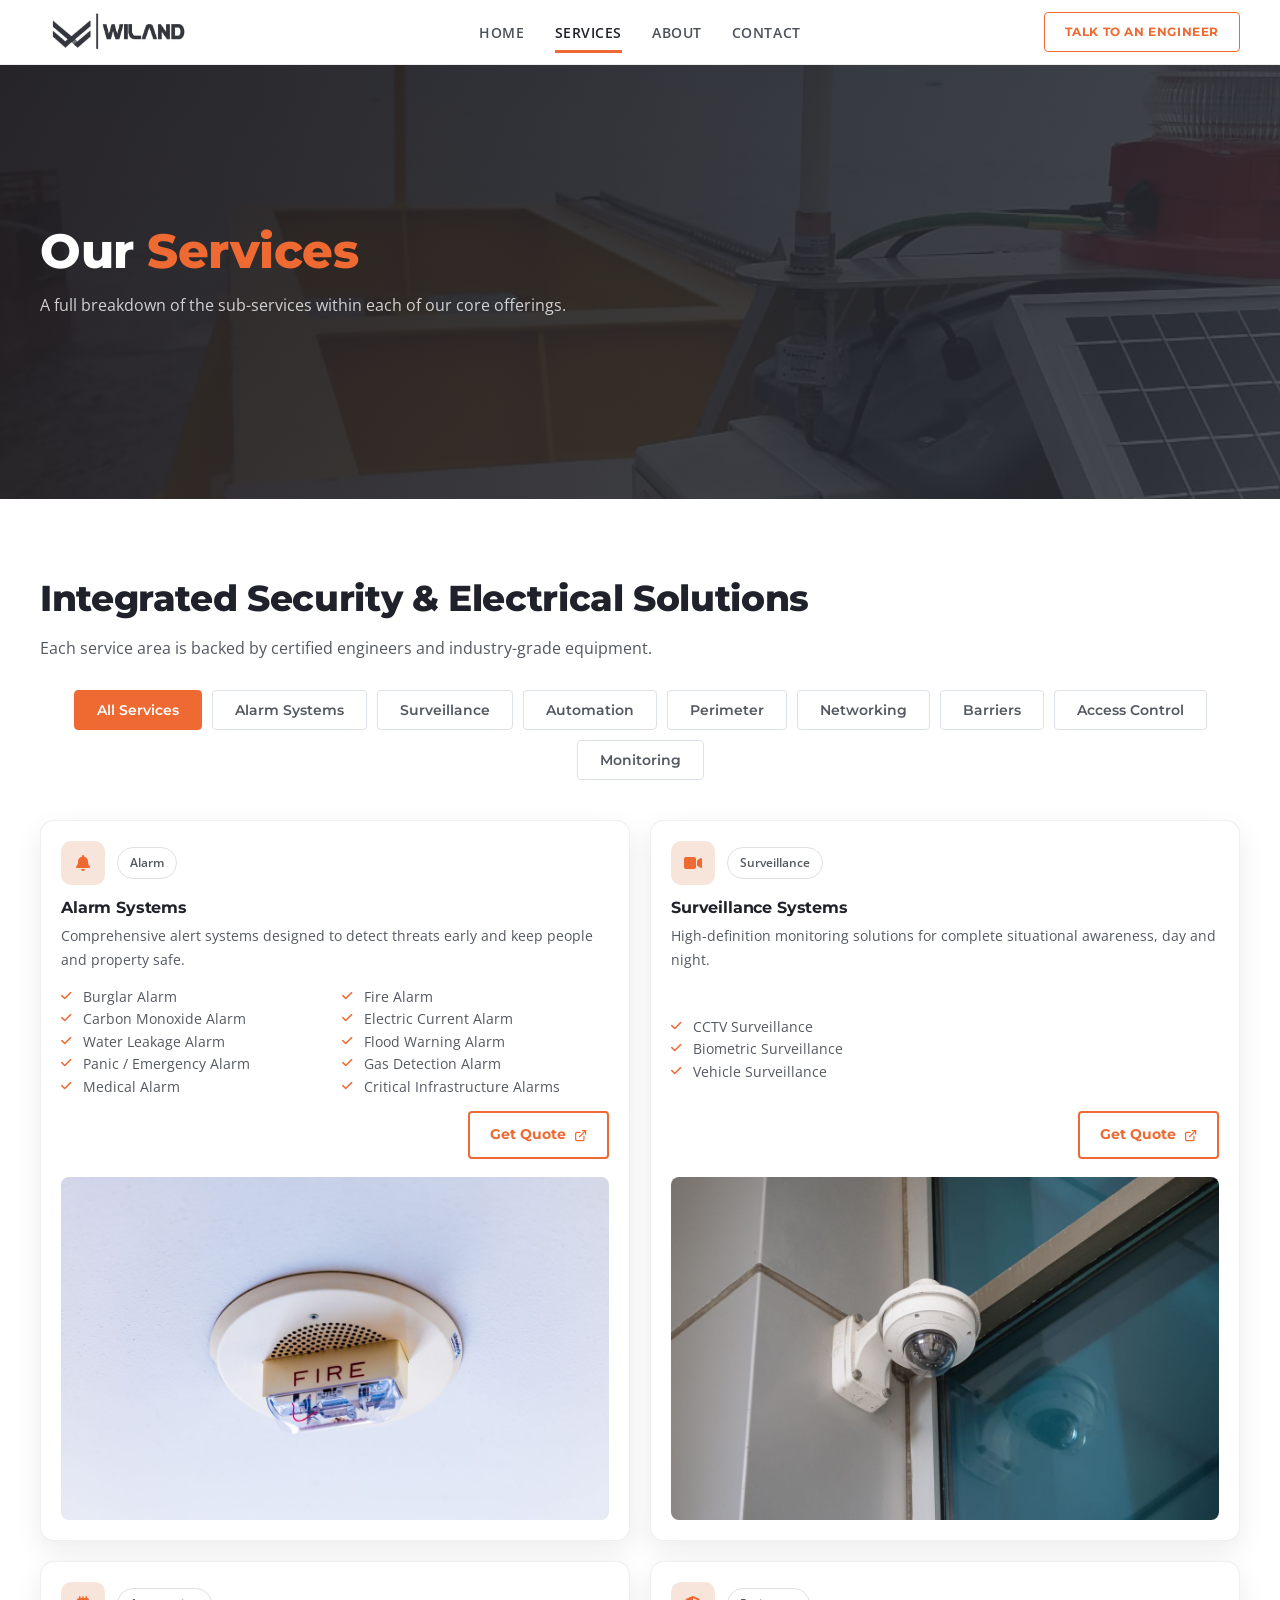
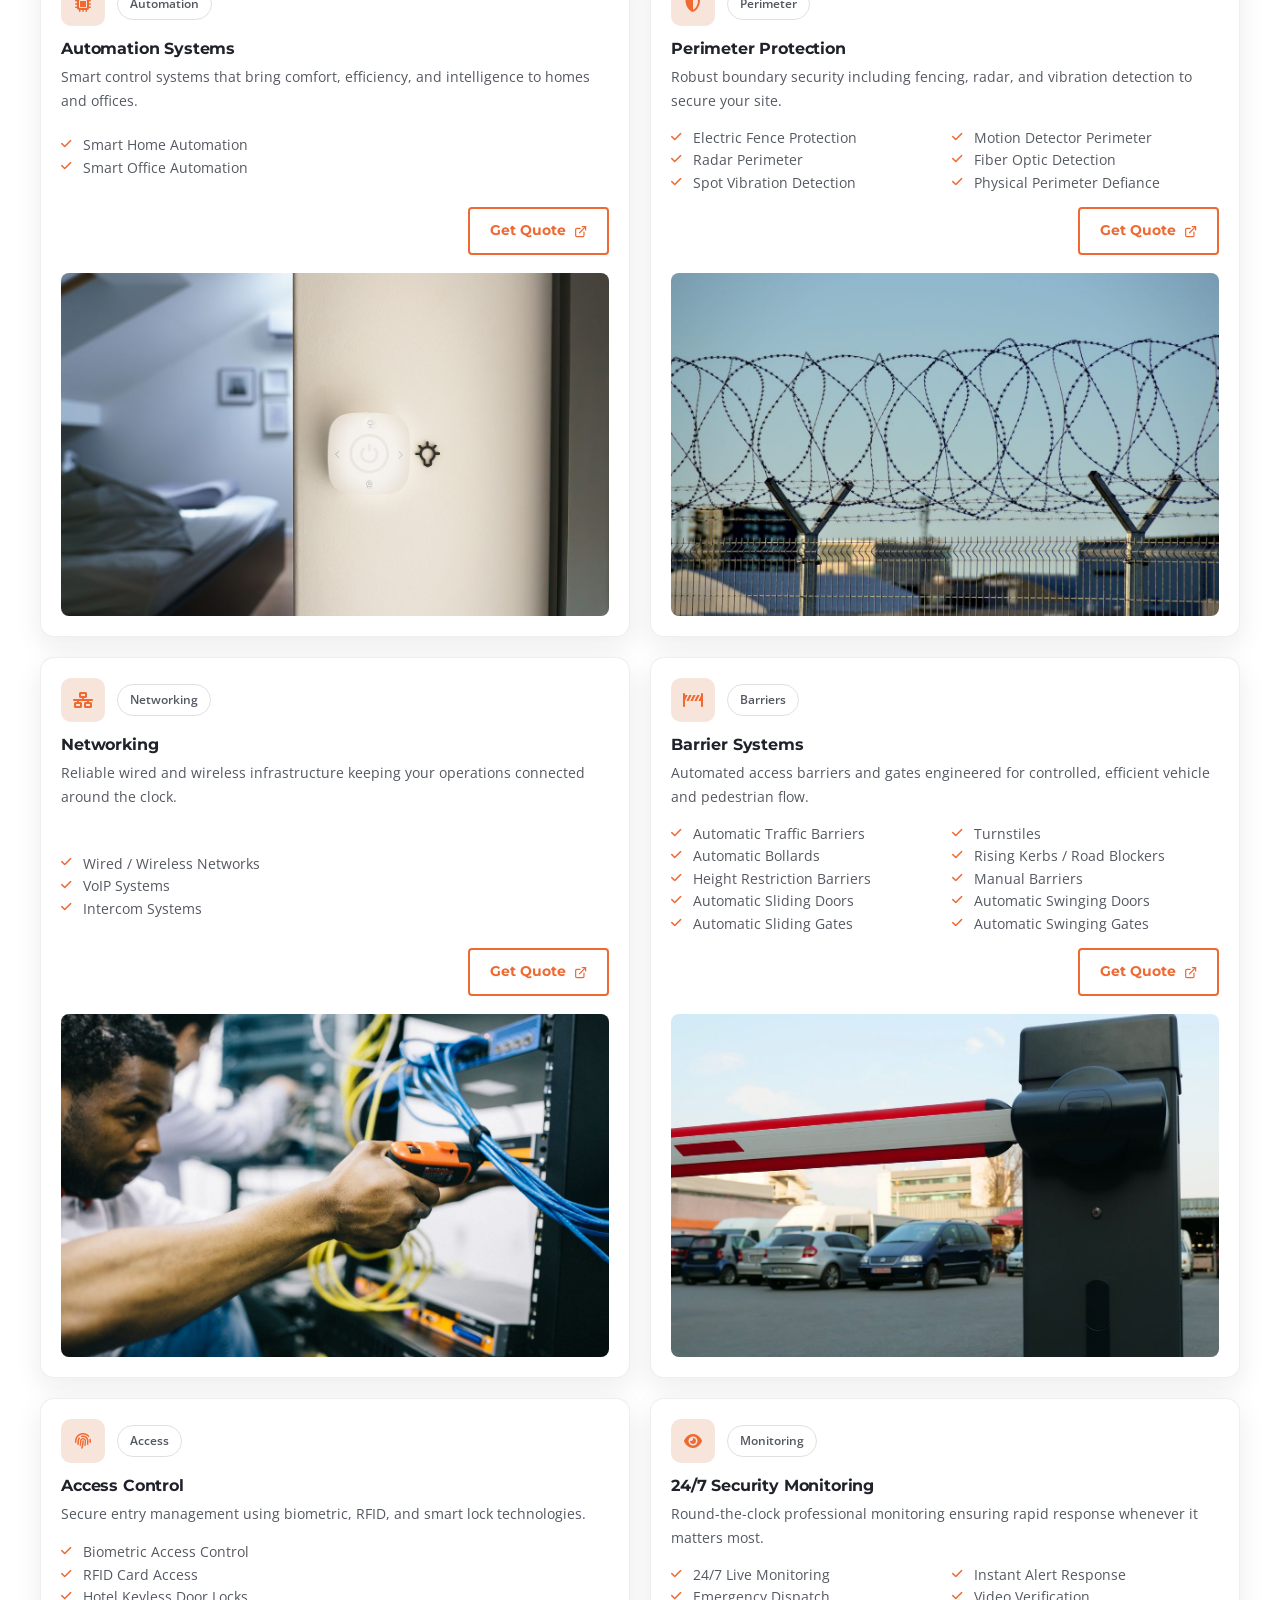
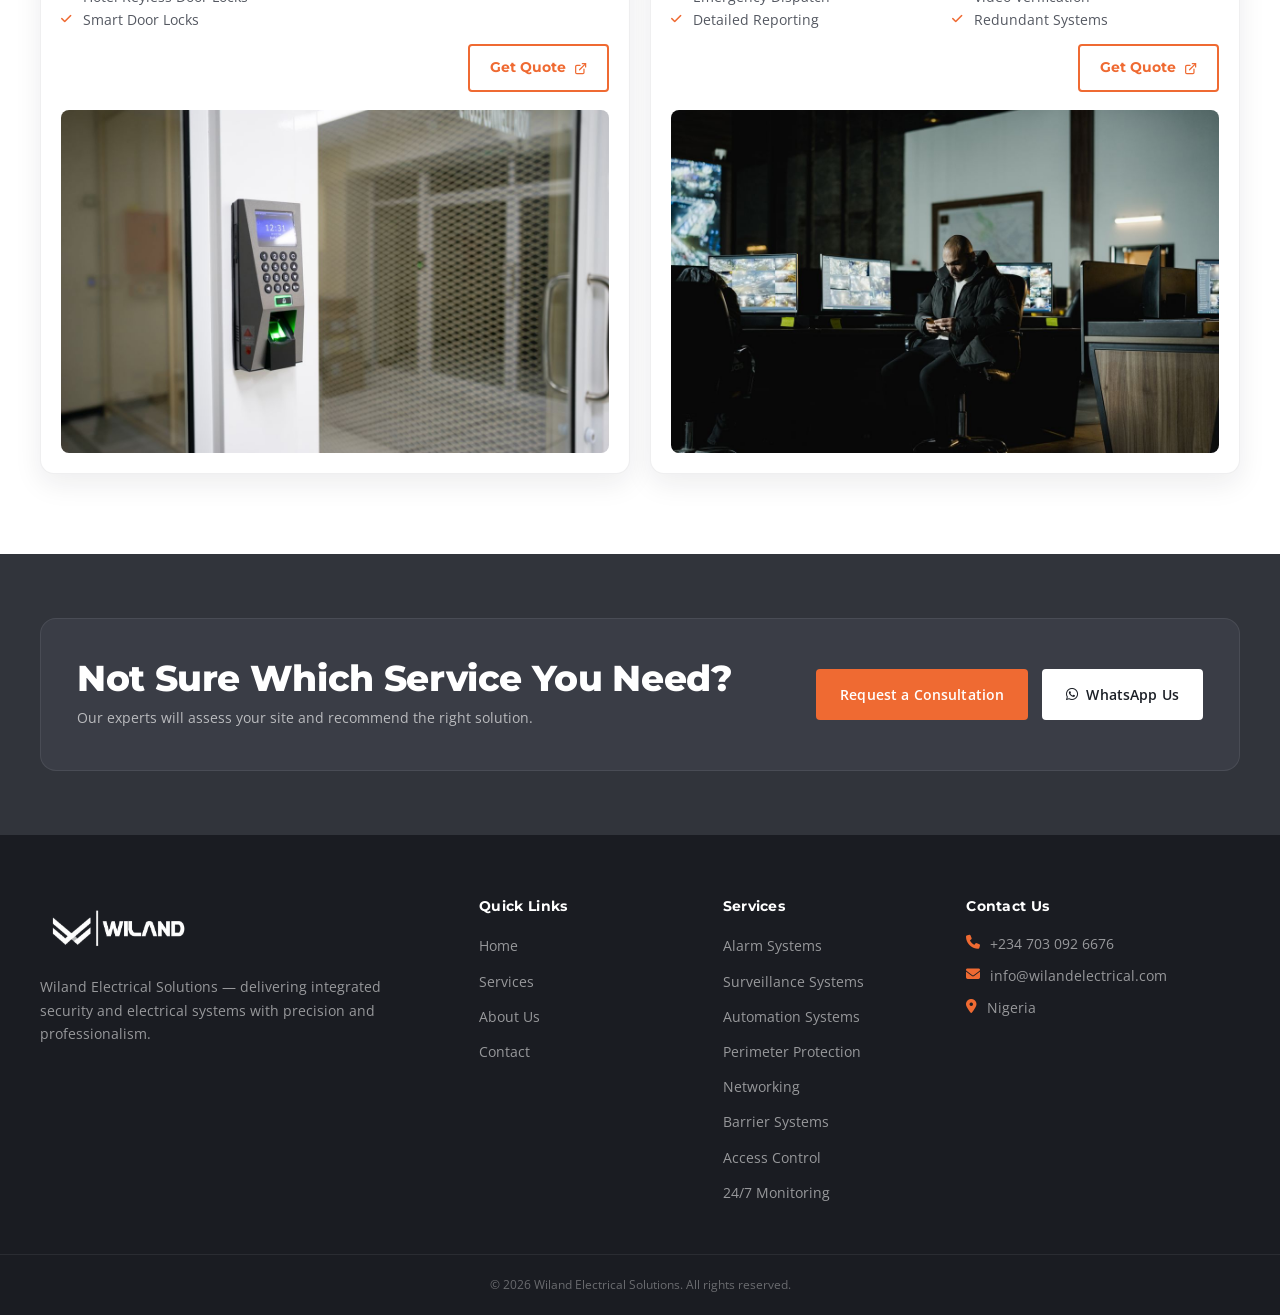
==== services.html @ 48ac2502 "Add files via upload" ====
<!doctype html>
<html lang="en">
  <head>
    <meta charset="UTF-8" />
    <meta name="viewport" content="width=device-width, initial-scale=1.0" />
    <title>Services — Wiland Electrical Solutions</title>
    <link rel="icon" type="image/x-icon" href="assets/favicon/favicon.ico" />
    <link
      rel="icon"
      type="image/png"
      sizes="32x32"
      href="assets/favicon/favicon-32x32.png"
    />
    <link
      rel="icon"
      type="image/png"
      sizes="16x16"
      href="assets/favicon/favicon-16x16.png"
    />
    <link
      rel="apple-touch-icon"
      sizes="180x180"
      href="assets/favicon/apple-touch-icon.png"
    />
    <link rel="stylesheet" href="css/construction-template.css" />
    <link
      rel="stylesheet"
      href="https://cdnjs.cloudflare.com/ajax/libs/font-awesome/6.5.0/css/all.min.css"
    />
    <link
      href="https://fonts.googleapis.com/css2?family=Montserrat:wght@400;500;600;700;800&family=Open+Sans:wght@400;500;600;700&display=swap"
      rel="stylesheet"
    />
  </head>
  <body>
    <header class="site-header" id="header">
      <div class="container header-row">
        <a href="index.html" class="logo-link" aria-label="Wiland home">
          <img
            src="assets/images/wilandlogo-ash.png"
            alt="Wiland logo"
            class="logo-img"
          />
        </a>
        <a href="contact.html" class="talk-engineer-btn">Talk to an Engineer</a>

        <button class="hamburger" id="hamburger" aria-label="Toggle menu">
          <span></span><span></span><span></span>
        </button>
      </div>
    </header>
    <nav class="nav" id="nav">
      <div class="nav__panel">
        <div class="nav__panel-top">
          <img
            src="assets/images/wilandlogo-white.png"
            alt="Wiland logo"
            class="nav__panel-logo-img"
          />
          <button
            class="nav__close"
            id="navClose"
            type="button"
            aria-label="Close menu"
          >
            <span></span><span></span>
          </button>
        </div>
        <ul class="nav__list">
          <li><a href="index.html" class="nav__link">Home</a></li>
          <li>
            <a href="services.html" class="nav__link active">Services</a>
          </li>
          <li><a href="about.html" class="nav__link">About</a></li>
          <li><a href="contact.html" class="nav__link">Contact</a></li>
        </ul>
        <div class="nav__panel-meta">
          <a href="tel:+2347030926676" class="nav__panel-phone"
            >+234 703 092 6676</a
          >
          <a href="mailto:info@wilandelectrical.com" class="nav__panel-email"
            >info@wilandelectrical.com</a
          >
          <a href="contact.html" class="talk-engineer-btn">Talk to an Engineer</a>
        </div>
      </div>
    </nav>

    <section class="page-hero page-hero--alt">
      <div class="container">
        <h1 class="page-hero__title">Our <span>Services</span></h1>
        <p class="page-hero__sub">
          A full breakdown of the sub-services within each of our core
          offerings.
        </p>
      </div>
    </section>

    <section class="services-page">
      <div class="container">
        <div class="catalog-header">
          <h2>Integrated Security &amp; Electrical Solutions</h2>
          <p>
            Each service area is backed by certified engineers and
            industry-grade equipment.
          </p>
        </div>

        <div class="projects-filter" style="margin-bottom: 40px">
          <button class="filter-btn active" data-filter="all">
            All Services
          </button>
          <button class="filter-btn" data-filter="alarm">Alarm Systems</button>
          <button class="filter-btn" data-filter="surveillance">
            Surveillance
          </button>
          <button class="filter-btn" data-filter="automation">
            Automation
          </button>
          <button class="filter-btn" data-filter="perimeter">Perimeter</button>
          <button class="filter-btn" data-filter="networking">
            Networking
          </button>
          <button class="filter-btn" data-filter="barrier">Barriers</button>
          <button class="filter-btn" data-filter="access">
            Access Control
          </button>
          <button class="filter-btn" data-filter="monitoring">
            Monitoring
          </button>
        </div>

        <div class="catalog-grid" id="services-grid">
          <div class="catalog-card" data-cat="alarm">
            <div class="catalog-card__media">
              <img src="assets/images/service-alarm.jpeg" alt="Alarm Systems" />
            </div>
            <div class="catalog-card__body">
              <div class="catalog-card__meta">
                <div class="catalog-card__icon-box"><i class="fas fa-bell"></i></div>
                <span class="catalog-card__tag">Alarm</span>
              </div>
              <h3>Alarm Systems</h3>
              <p class="catalog-card__desc">
                Comprehensive alert systems designed to detect threats early
                and keep people and property safe.
              </p>
              <ul class="catalog-card__list">
                <li>Burglar Alarm</li>
                <li>Fire Alarm</li>
                <li>Carbon Monoxide Alarm</li>
                <li>Electric Current Alarm</li>
                <li>Water Leakage Alarm</li>
                <li>Flood Warning Alarm</li>
                <li>Panic / Emergency Alarm</li>
                <li>Gas Detection Alarm</li>
                <li>Medical Alarm</li>
                <li>Critical Infrastructure Alarms</li>
              </ul>
              <a href="contact.html" class="catalog-card__link"
                >Get Quote <svg class="catalog-card__link-icon" viewBox="0 0 24 24" fill="none" aria-hidden="true"><path d="M18 13v6a2 2 0 0 1-2 2H5a2 2 0 0 1-2-2V8a2 2 0 0 1 2-2h6" stroke="currentColor" stroke-width="2.2" stroke-linecap="round" stroke-linejoin="round"/><polyline points="15 3 21 3 21 9" stroke="currentColor" stroke-width="2.2" stroke-linecap="round" stroke-linejoin="round" fill="none"/><line x1="10" y1="14" x2="21" y2="3" stroke="currentColor" stroke-width="2.2" stroke-linecap="round"/></svg></a
              >
            </div>
          </div>
          <div class="catalog-card" data-cat="surveillance">
            <div class="catalog-card__media">
              <img src="assets/images/service-surveillance.jpeg" alt="Surveillance Systems" />
            </div>
            <div class="catalog-card__body">
              <div class="catalog-card__meta">
                <div class="catalog-card__icon-box"><i class="fas fa-video"></i></div>
                <span class="catalog-card__tag">Surveillance</span>
              </div>
              <h3>Surveillance Systems</h3>
              <p class="catalog-card__desc">
                High-definition monitoring solutions for complete situational
                awareness, day and night.
              </p>
              <ul class="catalog-card__list">
                <li>CCTV Surveillance</li>
                <li>Biometric Surveillance</li>
                <li>Vehicle Surveillance</li>
              </ul>
              <a href="contact.html" class="catalog-card__link"
                >Get Quote <svg class="catalog-card__link-icon" viewBox="0 0 24 24" fill="none" aria-hidden="true"><path d="M18 13v6a2 2 0 0 1-2 2H5a2 2 0 0 1-2-2V8a2 2 0 0 1 2-2h6" stroke="currentColor" stroke-width="2.2" stroke-linecap="round" stroke-linejoin="round"/><polyline points="15 3 21 3 21 9" stroke="currentColor" stroke-width="2.2" stroke-linecap="round" stroke-linejoin="round" fill="none"/><line x1="10" y1="14" x2="21" y2="3" stroke="currentColor" stroke-width="2.2" stroke-linecap="round"/></svg></a
              >
            </div>
          </div>
          <div class="catalog-card" data-cat="automation">
            <div class="catalog-card__media">
              <img src="assets/images/service-automation.jpeg" alt="Automation Systems" />
            </div>
            <div class="catalog-card__body">
              <div class="catalog-card__meta">
                <div class="catalog-card__icon-box"><i class="fas fa-microchip"></i></div>
                <span class="catalog-card__tag">Automation</span>
              </div>
              <h3>Automation Systems</h3>
              <p class="catalog-card__desc">
                Smart control systems that bring comfort, efficiency, and
                intelligence to homes and offices.
              </p>
              <ul class="catalog-card__list">
                <li>Smart Home Automation</li>
                <li>Smart Office Automation</li>
              </ul>
              <a href="contact.html" class="catalog-card__link"
                >Get Quote <svg class="catalog-card__link-icon" viewBox="0 0 24 24" fill="none" aria-hidden="true"><path d="M18 13v6a2 2 0 0 1-2 2H5a2 2 0 0 1-2-2V8a2 2 0 0 1 2-2h6" stroke="currentColor" stroke-width="2.2" stroke-linecap="round" stroke-linejoin="round"/><polyline points="15 3 21 3 21 9" stroke="currentColor" stroke-width="2.2" stroke-linecap="round" stroke-linejoin="round" fill="none"/><line x1="10" y1="14" x2="21" y2="3" stroke="currentColor" stroke-width="2.2" stroke-linecap="round"/></svg></a
              >
            </div>
          </div>
          <div class="catalog-card" data-cat="perimeter">
            <div class="catalog-card__media">
              <img src="assets/images/service-perimeter.jpeg" alt="Perimeter Protection" />
            </div>
            <div class="catalog-card__body">
              <div class="catalog-card__meta">
                <div class="catalog-card__icon-box"><i class="fas fa-shield-alt"></i></div>
                <span class="catalog-card__tag">Perimeter</span>
              </div>
              <h3>Perimeter Protection</h3>
              <p class="catalog-card__desc">
                Robust boundary security including fencing, radar, and
                vibration detection to secure your site.
              </p>
              <ul class="catalog-card__list">
                <li>Electric Fence Protection</li>
                <li>Motion Detector Perimeter</li>
                <li>Radar Perimeter</li>
                <li>Fiber Optic Detection</li>
                <li>Spot Vibration Detection</li>
                <li>Physical Perimeter Defiance</li>
              </ul>
              <a href="contact.html" class="catalog-card__link"
                >Get Quote <svg class="catalog-card__link-icon" viewBox="0 0 24 24" fill="none" aria-hidden="true"><path d="M18 13v6a2 2 0 0 1-2 2H5a2 2 0 0 1-2-2V8a2 2 0 0 1 2-2h6" stroke="currentColor" stroke-width="2.2" stroke-linecap="round" stroke-linejoin="round"/><polyline points="15 3 21 3 21 9" stroke="currentColor" stroke-width="2.2" stroke-linecap="round" stroke-linejoin="round" fill="none"/><line x1="10" y1="14" x2="21" y2="3" stroke="currentColor" stroke-width="2.2" stroke-linecap="round"/></svg></a
              >
            </div>
          </div>
          <div class="catalog-card" data-cat="networking">
            <div class="catalog-card__media">
              <img src="assets/images/service-networking.jpeg" alt="Networking" />
            </div>
            <div class="catalog-card__body">
              <div class="catalog-card__meta">
                <div class="catalog-card__icon-box"><i class="fas fa-network-wired"></i></div>
                <span class="catalog-card__tag">Networking</span>
              </div>
              <h3>Networking</h3>
              <p class="catalog-card__desc">
                Reliable wired and wireless infrastructure keeping your
                operations connected around the clock.
              </p>
              <ul class="catalog-card__list">
                <li>Wired / Wireless Networks</li>
                <li>VoIP Systems</li>
                <li>Intercom Systems</li>
              </ul>
              <a href="contact.html" class="catalog-card__link"
                >Get Quote <svg class="catalog-card__link-icon" viewBox="0 0 24 24" fill="none" aria-hidden="true"><path d="M18 13v6a2 2 0 0 1-2 2H5a2 2 0 0 1-2-2V8a2 2 0 0 1 2-2h6" stroke="currentColor" stroke-width="2.2" stroke-linecap="round" stroke-linejoin="round"/><polyline points="15 3 21 3 21 9" stroke="currentColor" stroke-width="2.2" stroke-linecap="round" stroke-linejoin="round" fill="none"/><line x1="10" y1="14" x2="21" y2="3" stroke="currentColor" stroke-width="2.2" stroke-linecap="round"/></svg></a
              >
            </div>
          </div>
          <div class="catalog-card" data-cat="barrier">
            <div class="catalog-card__media">
              <img src="assets/images/service-barrier.jpeg" alt="Barrier Systems" />
            </div>
            <div class="catalog-card__body">
              <div class="catalog-card__meta">
                <div class="catalog-card__icon-box"><i class="fas fa-road-barrier"></i></div>
                <span class="catalog-card__tag">Barriers</span>
              </div>
              <h3>Barrier Systems</h3>
              <p class="catalog-card__desc">
                Automated access barriers and gates engineered for
                controlled, efficient vehicle and pedestrian flow.
              </p>
              <ul class="catalog-card__list">
                <li>Automatic Traffic Barriers</li>
                <li>Turnstiles</li>
                <li>Automatic Bollards</li>
                <li>Rising Kerbs / Road Blockers</li>
                <li>Height Restriction Barriers</li>
                <li>Manual Barriers</li>
                <li>Automatic Sliding Doors</li>
                <li>Automatic Swinging Doors</li>
                <li>Automatic Sliding Gates</li>
                <li>Automatic Swinging Gates</li>
              </ul>
              <a href="contact.html" class="catalog-card__link"
                >Get Quote <svg class="catalog-card__link-icon" viewBox="0 0 24 24" fill="none" aria-hidden="true"><path d="M18 13v6a2 2 0 0 1-2 2H5a2 2 0 0 1-2-2V8a2 2 0 0 1 2-2h6" stroke="currentColor" stroke-width="2.2" stroke-linecap="round" stroke-linejoin="round"/><polyline points="15 3 21 3 21 9" stroke="currentColor" stroke-width="2.2" stroke-linecap="round" stroke-linejoin="round" fill="none"/><line x1="10" y1="14" x2="21" y2="3" stroke="currentColor" stroke-width="2.2" stroke-linecap="round"/></svg></a
              >
            </div>
          </div>
          <div class="catalog-card" data-cat="access">
            <div class="catalog-card__media">
              <img src="assets/images/service-access.jpeg" alt="Access Control" />
            </div>
            <div class="catalog-card__body">
              <div class="catalog-card__meta">
                <div class="catalog-card__icon-box"><i class="fas fa-fingerprint"></i></div>
                <span class="catalog-card__tag">Access</span>
              </div>
              <h3>Access Control</h3>
              <p class="catalog-card__desc">
                Secure entry management using biometric, RFID, and smart
                lock technologies.
              </p>
              <ul class="catalog-card__list">
                <li>Biometric Access Control</li>
                <li>RFID Card Access</li>
                <li>Hotel Keyless Door Locks</li>
                <li>Smart Door Locks</li>
              </ul>
              <a href="contact.html" class="catalog-card__link"
                >Get Quote <svg class="catalog-card__link-icon" viewBox="0 0 24 24" fill="none" aria-hidden="true"><path d="M18 13v6a2 2 0 0 1-2 2H5a2 2 0 0 1-2-2V8a2 2 0 0 1 2-2h6" stroke="currentColor" stroke-width="2.2" stroke-linecap="round" stroke-linejoin="round"/><polyline points="15 3 21 3 21 9" stroke="currentColor" stroke-width="2.2" stroke-linecap="round" stroke-linejoin="round" fill="none"/><line x1="10" y1="14" x2="21" y2="3" stroke="currentColor" stroke-width="2.2" stroke-linecap="round"/></svg></a
              >
            </div>
          </div>
          <div class="catalog-card" data-cat="monitoring">
            <div class="catalog-card__media">
              <img src="assets/images/service-monitoring.jpeg" alt="24/7 Monitoring" />
            </div>
            <div class="catalog-card__body">
              <div class="catalog-card__meta">
                <div class="catalog-card__icon-box"><i class="fas fa-eye"></i></div>
                <span class="catalog-card__tag">Monitoring</span>
              </div>
              <h3>24/7 Security Monitoring</h3>
              <p class="catalog-card__desc">
                Round-the-clock professional monitoring ensuring rapid
                response whenever it matters most.
              </p>
              <ul class="catalog-card__list">
                <li>24/7 Live Monitoring</li>
                <li>Instant Alert Response</li>
                <li>Emergency Dispatch</li>
                <li>Video Verification</li>
                <li>Detailed Reporting</li>
                <li>Redundant Systems</li>
              </ul>
              <a href="contact.html" class="catalog-card__link"
                >Get Quote <svg class="catalog-card__link-icon" viewBox="0 0 24 24" fill="none" aria-hidden="true"><path d="M18 13v6a2 2 0 0 1-2 2H5a2 2 0 0 1-2-2V8a2 2 0 0 1 2-2h6" stroke="currentColor" stroke-width="2.2" stroke-linecap="round" stroke-linejoin="round"/><polyline points="15 3 21 3 21 9" stroke="currentColor" stroke-width="2.2" stroke-linecap="round" stroke-linejoin="round" fill="none"/><line x1="10" y1="14" x2="21" y2="3" stroke="currentColor" stroke-width="2.2" stroke-linecap="round"/></svg></a
              >
            </div>
          </div>
        </div>
      </div>
    </section>

    <section class="cta-banner">
      <div class="container cta-banner__inner">
        <div class="cta-banner__text">
          <h2>Not Sure Which Service You Need?</h2>
          <p>
            Our experts will assess your site and recommend the right solution.
          </p>
        </div>
        <div class="cta-banner__actions">
          <a href="contact.html" class="btn btn-primary"
            >Request a Consultation</a
          >
          <a
            href="https://wa.me/2347030926676"
            class="btn"
            style="background: #ffffff; color: #1b1f26; border-color: #ffffff"
            ><i class="fab fa-whatsapp"></i> WhatsApp Us</a
          >
        </div>
      </div>
    </section>

    <footer class="footer">
      <div class="container footer__top">
        <div class="footer__brand">
          <img
            src="assets/images/wilandlogo-white.png"
            alt="Wiland logo"
            class="footer__logo"
          />
          <p>
            Wiland Electrical Solutions — delivering integrated security and
            electrical systems with precision and professionalism.
          </p>
        </div>
        <div class="footer__col">
          <h5>Quick Links</h5>
          <ul>
            <li><a href="index.html">Home</a></li>
            <li><a href="services.html">Services</a></li>
            <li><a href="about.html">About Us</a></li>
            <li><a href="contact.html">Contact</a></li>
          </ul>
        </div>
        <div class="footer__col">
          <h5>Services</h5>
          <ul>
            <li><a href="services.html">Alarm Systems</a></li>
            <li>
              <a href="services.html">Surveillance Systems</a>
            </li>
            <li><a href="services.html">Automation Systems</a></li>
            <li><a href="services.html">Perimeter Protection</a></li>
            <li><a href="services.html">Networking</a></li>
            <li><a href="services.html">Barrier Systems</a></li>
            <li><a href="services.html">Access Control</a></li>
            <li><a href="services.html">24/7 Monitoring</a></li>
          </ul>
        </div>
        <div class="footer__col">
          <h5>Contact Us</h5>
          <ul class="footer__contact">
            <li>
              <i class="fas fa-phone"></i
              ><a href="tel:+2347030926676">+234 703 092 6676</a>
            </li>
            <li>
              <i class="fas fa-envelope"></i
              ><a href="mailto:info@wilandelectrical.com"
                >info@wilandelectrical.com</a
              >
            </li>
            <li><i class="fas fa-map-marker-alt"></i> Nigeria</li>
          </ul>
        </div>
      </div>
      <div class="footer__bottom">
        <div class="container">
          <p>&copy; 2026 Wiland Electrical Solutions. All rights reserved.</p>
        </div>
      </div>
    </footer>

    <script src="js/main.js"></script>
  </body>
</html>
---- css/construction-template.css ----
* {
  box-sizing: border-box;
  margin: 0;
  padding: 0;
}

/* ── Subtle load-in / scroll reveal ── */
.reveal {
  opacity: 0;
  transform: translateY(16px);
  transition:
    opacity 0.6s ease,
    transform 0.6s ease;
}

.reveal.is-visible {
  opacity: 1;
  transform: none;
}

@media (prefers-reduced-motion: reduce) {
  .reveal {
    opacity: 1;
    transform: none;
    transition: none;
  }
}

:root {
  --brand-gray: #31343b;
  --brand-gray-2: #3a3d46;
  --brand-orange: #ef6a32;
  --ink: #1f222a;
  --text: #545861;
  --light-bg: #f1f3f6;
  --card: #ffffff;
  --white: #ffffff;

  /* ── Type scale (Major Third — 1.25×) ── */
  --text-xs: 0.75rem; /* 12px — labels, badges, legal */
  --text-sm: 0.875rem; /* 14px — captions, meta, footer links */
  --text-base: 1rem; /* 16px — body copy */
  --text-md: 1.125rem; /* 18px — lead / intro paragraphs */
  --text-lg: 1.25rem; /* 20px — card titles, small headings */
  --text-xl: 1.5rem; /* 24px — h4 section headings */
  --text-2xl: 1.875rem; /* 30px — h3 page sub-headings */
  --text-3xl: 2.25rem; /* 36px — h2 section headings */
  --text-4xl: 3rem; /* 48px — h1 page titles */
  --text-5xl: 3.75rem; /* 60px — hero display */

  /* ── Line heights ── */
  --leading-tight: 1.1;
  --leading-snug: 1.25;
  --leading-normal: 1.5;
  --leading-relaxed: 1.7;

  /* ── Font weights ── */
  --weight-regular: 400;
  --weight-medium: 500;
  --weight-semibold: 600;
  --weight-bold: 700;
  --weight-black: 800;
}

html {
  scroll-behavior: smooth;
}

body {
  font-family: "Open Sans", sans-serif;
  font-size: var(--text-base);
  font-weight: var(--weight-regular);
  color: var(--ink);
  background: #ffffff;
  line-height: var(--leading-relaxed);
}

a {
  color: inherit;
  text-decoration: none;
}

img {
  max-width: 100%;
  display: block;
}

.container {
  width: min(1200px, 100% - 40px);
  margin: 0 auto;
}

.eyebrow {
  color: rgba(255, 255, 255, 0.82);
  text-transform: uppercase;
  letter-spacing: 0.15em;
  font-size: var(--text-xs);
  font-weight: var(--weight-bold);
  margin-bottom: 12px;
}

.eyebrow-dark {
  color: #62656f;
}

h1,
h2,
h3,
h4,
h5,
h6 {
  font-family: "Montserrat", sans-serif;
  font-weight: var(--weight-black);
  line-height: var(--leading-tight);
  letter-spacing: -0.01em;
  margin: 0;
}

h1 {
  font-size: clamp(var(--text-3xl), 5vw, var(--text-5xl));
}

h2 {
  font-size: clamp(var(--text-2xl), 4vw, var(--text-3xl));
}

h3 {
  font-size: clamp(var(--text-xl), 3vw, var(--text-2xl));
}

h4 {
  font-size: var(--text-lg);
  font-weight: var(--weight-bold);
}

h5 {
  font-size: var(--text-base);
  font-weight: var(--weight-bold);
}

h6 {
  font-size: var(--text-sm);
  font-weight: var(--weight-bold);
  text-transform: uppercase;
  letter-spacing: 0.05em;
}

p {
  margin: 0;
}

.btn {
  display: inline-flex;
  align-items: center;
  justify-content: center;
  gap: 8px;
  border: 2px solid transparent;
  padding: 12px 22px;
  border-radius: 4px;
  font-size: var(--text-sm);
  font-weight: var(--weight-semibold);
  letter-spacing: 0.01em;
  transition: 0.25s ease;
}

.btn-primary {
  background: var(--brand-orange);
  color: var(--white);
}

.btn-primary:hover {
  background: #df5f2b;
}

.btn-outline {
  border-color: rgba(255, 255, 255, 0.55);
  color: var(--white);
}

.btn-outline:hover {
  background: var(--white);
  color: var(--ink);
}

.btn-dark {
  background: var(--brand-gray);
  color: var(--white);
}

.btn-dark:hover {
  background: #24262d;
}

.btn-outline-orange {
  border-color: var(--brand-orange);
  color: var(--brand-orange);
}

.btn-outline-orange:hover {
  background: var(--brand-orange);
  color: var(--white);
}

.btn-outline-dark {
  border-color: var(--brand-gray);
  color: var(--brand-gray);
}

.btn-outline-dark:hover {
  background: var(--brand-gray);
  color: var(--white);
}

.site-header {
  position: sticky;
  top: 0;
  width: 100%;
  z-index: 100;
  background: var(--white);
  border-bottom: 1px solid rgba(31, 34, 42, 0.08);
  box-shadow: none;
  transition: box-shadow 0.3s ease;
}

.site-header.scrolled {
  box-shadow: 0 4px 24px rgba(20, 22, 28, 0.08);
}

.header-row {
  min-height: 64px;
  display: flex;
  align-items: center;
  gap: 28px;
}

.header-row .logo-link {
  margin-right: auto;
}

/* ── Desktop nav: fixed overlay aligned to header row ── */
.nav {
  /* Sticky (not fixed) so it scrolls/bounces as one unit with .site-header
     instead of drifting apart from it during overscroll rubber-banding. */
  position: sticky;
  top: 0;
  margin-top: -64px;
  height: 64px;
  z-index: 101;
  display: flex;
  align-items: center;
  justify-content: center;
  pointer-events: none;
  background: transparent;
  /* Not a full-screen overlay on desktop */
  bottom: auto;
  visibility: visible;
  opacity: 1;
  transform: none;
  overflow: visible;
}

.logo-link {
  display: inline-flex;
  align-items: center;
  flex-shrink: 0;
}

.logo-img {
  width: 160px;
  height: auto;
  object-fit: contain;
}

.nav__list {
  display: flex;
  align-items: center;
  list-style: none;
  gap: 30px;
  justify-content: center;
}

.nav__link {
  color: #4c505a;
  font-size: var(--text-sm);
  font-weight: var(--weight-semibold);
  text-transform: uppercase;
  letter-spacing: 0.04em;
  padding: 8px 0;
  border-bottom: 3px solid transparent;
}

.nav__link:hover,
.nav__link.active {
  color: var(--ink);
  border-bottom-color: var(--brand-orange);
}

.nav__panel {
  display: flex;
  align-items: center;
  justify-content: center;
  pointer-events: auto; /* re-enable clicks on the nav links */
}

.nav__panel-top,
.nav__panel-meta {
  display: none;
}

.nav__panel-logo-text {
  font-family: "Montserrat", sans-serif;
  font-size: var(--text-xl);
  font-weight: var(--weight-black);
  color: #ffffff;
}

/* ── "Talk to an Engineer" — orange, line-drawn ── */
.talk-engineer-btn {
  display: inline-flex;
  align-items: center;
  justify-content: center;
  height: 40px;
  padding: 0 20px;
  background: transparent;
  border: 1.5px solid var(--brand-orange);
  border-radius: 4px;
  color: var(--brand-orange);
  font-family: "Montserrat", sans-serif;
  font-size: var(--text-xs);
  font-weight: var(--weight-bold);
  letter-spacing: 0.05em;
  text-transform: uppercase;
  white-space: nowrap;
  transition:
    background 0.25s ease,
    color 0.25s ease;
}

.talk-engineer-btn:hover {
  background: var(--brand-orange);
  color: var(--white);
}

.hamburger {
  display: none;
  flex-direction: column;
  justify-content: center;
  align-items: center;
  gap: 5px;
  width: 40px;
  height: 40px;
  border: none;
  background: none;
  cursor: pointer;
  padding: 0;
  position: relative;
  z-index: 1002;
}

.hamburger span {
  display: block;
  width: 24px;
  height: 2px;
  background: var(--ink);
  border-radius: 999px;
  transform-origin: center;
  transition:
    transform 0.35s cubic-bezier(0.4, 0, 0.2, 1),
    opacity 0.25s ease,
    width 0.35s cubic-bezier(0.4, 0, 0.2, 1);
}

/* Morph to X when open */
.hamburger.open span:nth-child(1) {
  transform: translateY(7px) rotate(45deg);
}

.hamburger.open span:nth-child(2) {
  opacity: 0;
  width: 0;
}

.hamburger.open span:nth-child(3) {
  transform: translateY(-7px) rotate(-45deg);
}

/* ── Hero slideshow (Ken Burns fade) ── */
.hero-slides {
  display: block;
  position: absolute;
  inset: 0;
  overflow: hidden;
  z-index: 0;
}

.hero-slide {
  position: absolute;
  inset: 0;
  background-size: cover;
  background-position: center;
  opacity: 0;
  animation: heroKenBurns 30s ease-in-out infinite;
}

/* Stagger each slide by 7.5s (30s total / 4 slides) */
.hero-slide:nth-child(1) {
  animation-delay: 0s;
  z-index: 1;
}
.hero-slide:nth-child(2) {
  animation-delay: 7.5s;
  z-index: 1;
}
.hero-slide:nth-child(3) {
  animation-delay: 15s;
  z-index: 1;
}
.hero-slide:nth-child(4) {
  animation-delay: 22.5s;
  z-index: 1;
}

@keyframes heroKenBurns {
  0% {
    opacity: 0;
    transform: scale(1.12);
  }
  8% {
    opacity: 1;
  }
  /* hold visible */
  20% {
    opacity: 1;
    transform: scale(1);
  }
  /* fade out */
  26% {
    opacity: 0;
    transform: scale(1);
  }
  100% {
    opacity: 0;
    transform: scale(1);
  }
}

.hero {
  position: relative;
  min-height: 100vh;
  display: flex;
  align-items: center;
  background: #1a1c22;
  color: var(--white);
}

.hero-overlay {
  position: absolute;
  inset: 0;
  z-index: 2;
  background:
    linear-gradient(
      160deg,
      rgba(18, 20, 26, 0.78) 0%,
      rgba(18, 20, 26, 0.55) 100%
    ),
    linear-gradient(
      to right,
      rgba(239, 106, 50, 0.4),
      rgba(239, 106, 50, 0) 65%
    );
}

.hero-inner {
  position: relative;
  z-index: 3;
  padding: 80px 0;
}

.hero .container {
  width: min(1200px, 100% - 72px);
}

.hero-grid {
  display: grid;
  grid-template-columns: 1fr;
  align-items: center;
}

.hero-copy {
  width: 100%;
  max-width: 720px;
}

.hero h1 {
  font-size: clamp(var(--text-3xl), 5.3vw, var(--text-5xl));
  line-height: var(--leading-tight);
  margin-bottom: 20px;
}

.hero h1 span {
  color: var(--brand-orange);
}

.hero p {
  max-width: 620px;
  color: rgba(255, 255, 255, 0.88);
  margin-bottom: 32px;
  font-size: var(--text-md);
  line-height: var(--leading-relaxed);
}

.hero-actions {
  display: flex;
  flex-wrap: wrap;
  align-items: center;
  gap: 14px;
  margin-bottom: 12px;
}

.hero-actions .btn {
  padding: 14px 26px;
}

.hero-actions .btn .arrow {
  margin-left: 2px;
}

.about-highlight {
  position: relative;
  padding: 70px 0;
  background: #ffffff;
  overflow: hidden;
  isolation: isolate;
}

.about-highlight::before {
  content: none;
}

.about-highlight::after {
  content: "";
  position: absolute;
  width: min(1220px, 94%);
  height: 420px;
  top: 56px;
  left: 50%;
  transform: translateX(-50%);
  background: url("../assets/images/world-map-dots.svg") center / contain
    no-repeat;
  opacity: 0.42;
  z-index: 0;
  pointer-events: none;
}

.about-highlight-grid {
  position: relative;
  z-index: 1;
  display: grid;
  grid-template-columns: 1fr 1fr;
  gap: 32px;
  align-items: stretch;
}

.about-copy h2 {
  margin-bottom: 20px;
  color: var(--ink);
}

.about-copy h2 span {
  color: var(--brand-orange);
}

.about-copy .about-strong {
  color: #3f434e;
  font-weight: var(--weight-semibold);
  font-size: var(--text-md);
  line-height: var(--leading-snug);
  margin-bottom: 12px;
}

.about-copy p {
  color: #656a75;
  max-width: 560px;
  margin-bottom: 18px;
  font-size: var(--text-base);
  line-height: var(--leading-relaxed);
}

.about-copy .btn {
  margin-top: 10px;
}

.about-visual {
  position: relative;
  justify-self: end;
  width: 100%;
  display: flex;
  flex-direction: column;
}

.about-image-wrap {
  position: relative;
  width: min(480px, 100%);
  height: 100%;
  max-height: 460px;
  margin-left: auto;
  border-radius: 8px;
  overflow: hidden;
  box-shadow: 0 4px 14px rgba(35, 40, 53, 0.1);
}

/* Grid wrapper — transparent on desktop, becomes a grid on mobile */
.about-image-grid {
  position: relative;
  flex: 1;
}

/* Extra image hidden on desktop */
.about-image-extra {
  display: none;
  position: relative;
}

/* ── Orange left-to-right tint — standalone (non-card) photography ── */
.tint-frame {
  position: relative;
  overflow: hidden;
}

.about-image-wrap::after,
.about-image-thumb::after,
.about-image-extra::after,
.tint-frame::after {
  content: "";
  position: absolute;
  inset: 0;
  background: linear-gradient(
    to right,
    rgba(239, 106, 50, 0.4),
    rgba(239, 106, 50, 0) 65%
  );
  pointer-events: none;
}

.about-image-wrap img {
  width: 100%;
  height: 100%;
  object-fit: cover;
  object-position: center top;
}

/* Mobile-only button hidden on desktop */
.about-btn-mobile {
  display: none;
}

.about-image-thumb {
  display: none;
  position: absolute;
  right: -30px;
  bottom: 0;
  width: min(220px, 44%);
  border-radius: 6px;
  overflow: hidden;
  border: 8px solid #f1f3f6;
  box-shadow: 0 14px 30px rgba(35, 40, 53, 0.2);
}

.about-image-thumb img {
  width: 100%;
  height: 160px;
  object-fit: cover;
}

/* Worth knowing section */
.worth-knowing {
  padding: 82px 0;
  background:
    radial-gradient(
      circle at 12% 18%,
      rgba(239, 106, 50, 0.08),
      transparent 32%
    ),
    #f6f8fb;
}

.worth-head .eyebrow-dark {
  color: #6a6f7a;
}

.worth-head h2 {
  color: #1f2430;
}

.worth-grid {
  display: grid;
  grid-template-columns: repeat(3, minmax(0, 1fr));
  gap: 18px;
}

.worth-card {
  background: var(--white);
  border: 1px solid rgba(34, 37, 44, 0.07);
  border-radius: 14px;
  padding: 22px 20px 20px;
  box-shadow: 0 10px 28px rgba(27, 31, 38, 0.08);
  transition:
    transform 0.3s ease,
    box-shadow 0.3s ease;
}

.worth-card:hover {
  transform: translateY(-4px);
  box-shadow: 0 18px 40px rgba(27, 31, 38, 0.13);
}

.worth-figure {
  font-family: "Montserrat", sans-serif;
  font-size: clamp(var(--text-2xl), 4vw, var(--text-4xl));
  font-weight: var(--weight-black);
  line-height: 1;
  letter-spacing: -0.02em;
  color: var(--brand-orange);
  margin-bottom: 10px;
}

.worth-caption {
  color: var(--text);
  font-size: var(--text-sm);
  line-height: var(--leading-relaxed);
  margin: 0;
}


.section-head {
  text-align: left;
  max-width: 760px;
  margin: 0 0 34px;
}

.section-head h2 {
  margin-bottom: 12px;
}

.section-head p {
  color: var(--text);
  font-size: var(--text-base);
  line-height: var(--leading-relaxed);
}

.catalog {
  padding: 64px 0;
  overflow: hidden;
  background: #eef0f3;
}

.catalog-header {
  text-align: left;
  max-width: 800px;
  margin: 0 0 56px;
}

.catalog-header__tag {
  display: inline-flex;
  align-items: center;
  justify-content: flex-start;
  min-height: 48px;
  padding: 0 24px 0 0;
  margin-bottom: 20px;
  /* background: rgba(239, 106, 50, 0.18); */
  color: var(--brand-orange);
  border-radius: 6px;
  font-family: "Montserrat", sans-serif;
  font-size: var(--text-xs);
  font-weight: var(--weight-black);
  letter-spacing: 0.14em;
  text-transform: uppercase;
}

.catalog-header h2 {
  color: var(--ink);
  margin-bottom: 16px;
}

.catalog-header p {
  max-width: 760px;
  margin: 0;
  color: var(--text);
  font-size: var(--text-base);
  line-height: var(--leading-relaxed);
}

/* Services page — white background overrides */
.services-page .catalog-header__tag {
  background: #f7e4da;
  color: var(--brand-orange);
}

.catalog-grid {
  display: grid;
  grid-template-columns: repeat(3, minmax(0, 1fr));
  gap: 20px;
}

.catalog-card {
  display: flex;
  flex-direction: column;
  min-height: 100%;
  background: var(--white);
  border-radius: 14px;
  border: 1px solid rgba(34, 37, 44, 0.07);
  box-shadow: 0 10px 28px rgba(27, 31, 38, 0.08);
  padding: 20px;
  transition:
    transform 0.3s ease,
    box-shadow 0.3s ease;
}

.catalog-card:hover {
  transform: translateY(-4px);
  box-shadow: 0 18px 40px rgba(27, 31, 38, 0.13);
}

.catalog-card__media {
  position: relative;
  aspect-ratio: 16 / 10;
  overflow: hidden;
  border-radius: 8px;
  margin-bottom: 18px;
  background: #dde2e9;
}

#services-grid .catalog-card__media {
  order: 3;
  margin-bottom: 0;
  margin-top: 18px;
}

.catalog-card__meta {
  display: flex;
  align-items: center;
  gap: 12px;
  margin-bottom: 14px;
}

.catalog-card__icon-box {
  width: 44px;
  height: 44px;
  flex-shrink: 0;
  border-radius: 10px;
  background: #f7e4da;
  color: var(--brand-orange);
  display: flex;
  align-items: center;
  justify-content: center;
  font-size: var(--text-base);
}

.catalog-card__tag {
  display: inline-block;
  padding: 5px 12px;
  border-radius: 999px;
  border: 1px solid rgba(34, 37, 44, 0.14);
  color: var(--text);
  font-size: var(--text-xs);
  font-weight: var(--weight-semibold);
}

.catalog-card__desc {
  color: var(--text);
  font-size: var(--text-sm);
  line-height: var(--leading-relaxed);
  margin-bottom: 16px;
}

.catalog-card__media img {
  width: 100%;
  height: 100%;
  object-fit: cover;
  transition: transform 0.45s ease;
}

.catalog-card:hover .catalog-card__media img {
  transform: scale(1.04);
}

.catalog-card__body {
  display: flex;
  flex: 1;
  flex-direction: column;
  padding: 0;
}

.catalog-card__body h3 {
  font-size: var(--text-base);
  font-weight: var(--weight-bold);
  color: var(--ink);
  margin-bottom: 8px;
}

.catalog-card__body p {
  color: var(--text);
  font-size: var(--text-sm);
  line-height: var(--leading-relaxed);
  flex: 1;
}

.catalog-card__list {
  list-style: none;
  display: grid;
  grid-template-columns: 1fr;
  align-content: start;
  gap: 5px 14px;
  margin: 0;
  padding: 0;
  flex: 1;
}

.catalog-card__list:has(li:nth-child(6)) {
  grid-template-columns: 1fr 1fr;
}

.catalog-card__list li {
  position: relative;
  padding-left: 22px;
  color: var(--text);
  font-size: var(--text-sm);
  line-height: var(--leading-snug);
}

.catalog-card__list li::before {
  content: "\f00c";
  font-family: "Font Awesome 6 Free";
  font-weight: 900;
  position: absolute;
  left: 0;
  top: 0.05em;
  font-size: 0.85em;
  color: var(--brand-orange);
}

.catalog-card__link {
  display: inline-flex;
  align-self: flex-end;
  align-items: center;
  gap: 8px;
  margin-top: 16px;
  padding: 10px 20px;
  border-radius: 4px;
  border: 2px solid var(--brand-orange);
  background: transparent;
  color: var(--brand-orange);
  font-family: "Montserrat", sans-serif;
  font-size: var(--text-sm);
  font-weight: var(--weight-bold);
  transition: background 0.25s ease, color 0.25s ease;
}

.catalog-card__link:hover {
  background: var(--brand-orange);
  color: var(--white);
}

.catalog-card__link-icon {
  width: 0.95em;
  height: 0.95em;
  flex-shrink: 0;
}

.arrow {
  width: 0.85em;
  height: 0.85em;
  flex-shrink: 0;
  display: inline-block;
  vertical-align: middle;
}

.catalog-cta {
  display: flex;
  justify-content: center;
  margin-top: 56px;
}

.contact-cta {
  padding: 82px 0;
  background: var(--brand-gray);
}

.contact-cta-inner {
  background: var(--brand-gray-2);
  border: 1px solid rgba(255, 255, 255, 0.08);
  border-radius: 12px;
  padding: 30px;
  display: grid;
  grid-template-columns: 1.4fr 1fr;
  gap: 24px;
  align-items: center;
}

.contact-cta-inner h2 {
  margin-bottom: 10px;
  color: var(--white);
}

.contact-cta-inner p {
  color: rgba(255, 255, 255, 0.65);
  font-size: var(--text-base);
  line-height: var(--leading-relaxed);
}

.contact-cta-inner .eyebrow-dark {
  color: rgba(255, 255, 255, 0.5);
}

.contact-actions {
  display: flex;
  flex-wrap: wrap;
  gap: 10px;
}

@media (max-width: 1020px) {
  .header-row .talk-engineer-btn {
    display: none;
  }

  .hamburger {
    display: flex;
    justify-self: end;
    margin-left: auto;
    position: relative;
    z-index: 201;
  }

  /* ── Nav panel: full-screen overlay on mobile ── */
  .nav {
    position: fixed;
    top: 64px;
    left: 0;
    right: 0;
    bottom: 0;
    margin-top: 0;
    height: auto;
    z-index: 200;
    background: rgba(30, 32, 40, 0.98);
    backdrop-filter: blur(16px);
    -webkit-backdrop-filter: blur(16px);
    box-shadow: 0 16px 40px rgba(0, 0, 0, 0.35);
    visibility: hidden;
    opacity: 0;
    pointer-events: none;
    transform: translateY(-10px);
    transition:
      opacity 0.28s cubic-bezier(0.4, 0, 0.2, 1),
      transform 0.28s cubic-bezier(0.4, 0, 0.2, 1),
      visibility 0s linear 0.28s;
    overflow-y: auto;
    justify-content: flex-start;
    align-items: stretch;
  }

  .nav.open {
    visibility: visible;
    opacity: 1;
    pointer-events: auto;
    transform: translateY(0);
    transition:
      opacity 0.28s cubic-bezier(0.4, 0, 0.2, 1),
      transform 0.28s cubic-bezier(0.4, 0, 0.2, 1),
      visibility 0s linear 0s;
  }

  body.nav-open {
    overflow: hidden;
  }

  /* Panel layout */
  .nav__panel {
    display: flex;
    flex-direction: column;
    width: 100%;
    align-items: stretch;
  }

  .nav__panel-top {
    display: none;
  }

  .nav__panel-meta {
    display: flex;
  }

  /* ── Nav links ── */
  .nav__list {
    flex-direction: column;
    align-items: center;
    justify-content: flex-start;
    gap: 0;
    padding: 20px 24px 8px;
    margin-bottom: 0;
    min-height: auto;
  }

  .nav__list li {
    width: 100%;
    text-align: center;
    border-bottom: none;
  }
  .nav__link {
    display: block;
    padding: 12px 0;
    color: rgba(255, 255, 255, 0.78);
    font-family: "Montserrat", sans-serif;
    font-size: var(--text-base);
    font-weight: var(--weight-semibold);
    letter-spacing: 0.06em;
    text-transform: uppercase;
    text-align: center;
    line-height: var(--leading-snug);
    border-bottom: none;
    transition: color 0.2s ease;
  }

  .nav__link::after {
    content: none;
  }

  .nav__link:hover {
    color: #ffffff;
  }

  .nav__link.active {
    color: var(--brand-orange);
  }

  /* ── Meta (phone / email / socials) ── */
  .nav__panel-meta {
    flex-direction: column;
    align-items: center;
    gap: 6px;
    padding: 12px 24px 24px;
    border-top: none;
  }

  .nav.open .nav__panel-meta {
    opacity: 1;
    transform: none;
  }

  .nav__panel-phone,
  .nav__panel-email {
    color: rgba(255, 255, 255, 0.55);
    font-size: var(--text-sm);
    font-weight: var(--weight-semibold);
  }

  .nav__panel-phone:hover,
  .nav__panel-email:hover {
    color: var(--brand-orange);
  }

  .nav__panel-meta .talk-engineer-btn {
    width: 100%;
    max-width: 260px;
    margin-top: 12px;
  }

  .hero-copy {
    max-width: 100%;
  }

  .about-highlight-grid {
    grid-template-columns: 1fr;
  }

  .about-copy p {
    max-width: 100%;
  }

  .about-visual {
    justify-self: stretch;
    padding: 20px 0 0;
    position: relative;
  }

  .about-image-wrap {
    width: 100%;
  }

  .about-image-wrap img {
    height: 380px;
  }

  .about-image-thumb {
    right: 18px;
    bottom: -34px;
    width: 42%;
    min-width: 210px;
  }
  .worth-grid,
  .catalog-grid,
  .contact-cta-inner {
    grid-template-columns: 1fr 1fr;
  }
}

/* ── Desktop reset: ensure nav is always visible above 1020px ── */
@media (min-width: 1021px) {
  .nav {
    visibility: visible !important;
    opacity: 1 !important;
    transform: none !important;
    pointer-events: none !important;
    background: transparent !important;
    bottom: auto !important;
    height: 64px !important;
    overflow: visible !important;
  }

  .nav__panel {
    pointer-events: auto !important;
  }

  .nav__panel-meta {
    opacity: 1 !important;
    transform: none !important;
  }
}


@media (max-width: 700px) {
  .container {
    width: min(1200px, 100% - 24px);
  }

  .hero .container {
    width: min(1200px, 100% - 40px);
  }

  .logo-img {
    height: 50px;
    width: auto;
  }

  .footer__logo {
    height: 50px;
    width: auto;
    margin-bottom: 14px;
  }

  /* Hero — mobile: stack content, full small-viewport height */
  .hero {
    display: flex;
    flex-direction: column;
    min-height: 100svh;
  }

  .hero-inner {
    flex: 1;
    display: flex;
    align-items: center;
    padding: 48px 0 48px;
    width: 100%;
  }

  .hero-grid {
    grid-template-columns: 1fr;
    text-align: center;
  }

  .hero-copy {
    max-width: 100%;
    display: flex;
    flex-direction: column;
    align-items: center;
  }

  .hero h1 {
    font-size: clamp(var(--text-2xl), 8vw, var(--text-3xl));
  }

  .hero p {
    font-size: var(--text-base);
    max-width: 480px;
  }

  .hero-actions {
    flex-direction: column;
    gap: 10px;
    width: 100%;
    max-width: 320px;
  }

  .hero-actions .btn {
    width: 100%;
    justify-content: center;
  }

  .hero-metrics {
    gap: 8px;
    width: 100%;
  }

  .hero-metrics h4 {
    font-size: var(--text-2xl);
  }

  /* About highlight */
  .about-highlight {
    padding: 80px 0;
  }

  .about-highlight::after {
    display: none;
  }

  .about-highlight-grid {
    gap: 24px;
  }

  .about-copy h2 {
    font-size: clamp(var(--text-xl), 6vw, var(--text-2xl));
    margin-bottom: 12px;
    text-align: left;
  }

  .about-copy .about-strong {
    font-size: var(--text-base);
    text-align: left;
  }

  .about-copy p {
    text-align: left;
    margin-bottom: 0;
  }

  .about-copy .eyebrow {
    text-align: left;
    display: block;
  }

  .about-copy .btn {
    display: block;
    width: fit-content;
    margin: 0;
  }

  .about-btn-desktop {
    display: none !important;
  }

  .about-visual {
    padding: 0;
  }

  .about-btn-mobile {
    display: block;
    width: fit-content;
    margin: 24px 0 0;
  }

  /* ── About visual: single photo on mobile ── */
  .about-image-grid {
    position: relative;
  }

  .about-image-wrap {
    width: 100%;
    height: 260px;
    max-height: none;
    margin-left: 0;
    border-radius: 10px;
  }

  .about-image-wrap img {
    height: 100%;
    object-position: center center;
  }

  /* Catalog section — mobile */
  .catalog {
    padding: 32px 0;
  }

  .services-page {
    padding: 64px 0;
  }

  .catalog-header h2 {
    font-size: clamp(var(--text-xl), 7vw, var(--text-3xl));
  }

  .catalog-header__tag {
    min-height: 44px;
    padding: 0 18px;
    margin-bottom: 18px;
    font-size: var(--text-xs);
  }

  .catalog-grid {
    display: flex;
    flex-direction: column;
    gap: 20px;
  }

  .catalog-card {
    padding: 18px;
  }

  .catalog-card__media {
    width: 100%;
    height: 180px;
    aspect-ratio: unset;
    margin-bottom: 16px;
  }

  .catalog-card__body h3 {
    font-size: var(--text-base);
    margin-bottom: 8px;
  }

  .catalog-card__body p {
    font-size: var(--text-sm);
    line-height: var(--leading-normal);
  }

  .catalog-card__link {
    font-size: var(--text-sm);
    margin-top: 14px;
  }

  /* Worth knowing */
  .worth-knowing {
    padding: 56px 0;
  }

  .worth-grid {
    grid-template-columns: 1fr 1fr;
    gap: 14px;
  }

  .worth-figure {
    font-size: var(--text-2xl);
  }

  /* Contact CTA */
  .contact-cta {
    padding: 56px 0;
  }

  .contact-cta-inner {
    grid-template-columns: 1fr;
    gap: 20px;
    padding: 24px 20px;
    text-align: left;
  }

  .contact-actions {
    flex-direction: column;
    gap: 10px;
  }

  .contact-actions .btn {
    width: 100%;
    justify-content: center;
  }

  /* Footer */
  /* (footer uses .footer__top — handled in footer responsive block) */

  /* ── Global mobile text centering (excludes card internals) ── */

  /* Section heads */
  .section-head,
  .worth-head,
  .catalog-header {
    text-align: left;
  }

  /* Contact CTA */
  .contact-cta-inner {
    text-align: left;
  }

  .contact-cta-inner .eyebrow-dark {
    display: block;
  }

  /* Worth cards — center the figures */
  .worth-card {
    text-align: center;
  }

  /* Inner page sections */
  .about-page__text .eyebrow-tag {
    display: inline-block;
  }

  .about-page__text .btn {
    margin: 16px auto 0;
    display: inline-flex;
  }

  .values-band__head {
    text-align: left;
  }

  .contact-info h3,
  .contact-info > p {
    text-align: center;
  }

  .contact-form h3 {
    text-align: center;
  }

  /* Stats strip */
  .stats-strip__item {
    text-align: center;
  }
  /* Footer full — left-aligned */
  .footer__brand,
  .footer__col {
    text-align: left;
  }

  .footer__contact li {
    justify-content: flex-start;
  }
}

/* ══════════════════════════════════════════
   INNER PAGE HERO
══════════════════════════════════════════ */
.page-hero {
  background:
    linear-gradient(
      135deg,
      rgba(24, 26, 32, 0.92) 0%,
      rgba(47, 49, 56, 0.82) 100%
    ),
    linear-gradient(
      to right,
      rgba(239, 106, 50, 0.4),
      rgba(239, 106, 50, 0) 65%
    ),
    url("../assets/images/img16.jpeg") center / cover no-repeat;
  padding: 72px 0 72px;
  text-align: center;
  color: var(--white);
}

.page-hero--alt {
  padding: 160px 0;
  text-align: left;
}

.page-hero--alt .page-hero__sub {
  margin-left: 0;
  margin-right: 0;
}

.page-hero__tag {
  display: inline-block;
  background: var(--brand-orange);
  color: var(--white);
  font-family: "Montserrat", sans-serif;
  font-weight: var(--weight-bold);
  font-size: var(--text-xs);
  letter-spacing: 2px;
  text-transform: uppercase;
  padding: 6px 16px;
  border-radius: 3px;
  margin-bottom: 16px;
}

.page-hero__title {
  font-size: clamp(var(--text-2xl), 4.5vw, var(--text-4xl));
  font-weight: var(--weight-black);
  color: var(--white);
  margin-bottom: 14px;
  line-height: var(--leading-tight);
}

.page-hero__title span {
  color: var(--brand-orange);
}

.page-hero__sub {
  color: rgba(255, 255, 255, 0.78);
  font-size: var(--text-base);
  max-width: 540px;
  margin: 0 auto 20px;
  line-height: var(--leading-relaxed);
}

.breadcrumb {
  display: flex;
  align-items: center;
  justify-content: center;
  gap: 8px;
  font-size: var(--text-sm);
  flex-wrap: wrap;
}

.breadcrumb a {
  color: rgba(255, 255, 255, 0.6);
  transition: color 0.25s ease;
}

.breadcrumb a:hover {
  color: var(--brand-orange);
}

.breadcrumb span {
  color: rgba(255, 255, 255, 0.35);
}

.breadcrumb .current {
  color: var(--brand-orange);
  font-weight: var(--weight-semibold);
}

/* ══════════════════════════════════════════
   CTA BANNER (white card)
══════════════════════════════════════════ */
.cta-banner {
  background: var(--brand-gray);
  padding: 64px 0;
}

.cta-banner__inner {
  display: flex;
  align-items: center;
  justify-content: space-between;
  gap: 36px;
  flex-wrap: wrap;
  background: var(--brand-gray-2);
  border: 1px solid rgba(255, 255, 255, 0.08);
  border-radius: 16px;
  padding: 40px 36px;
}

.cta-banner__text h2 {
  color: var(--white);
  margin-bottom: 8px;
}

.cta-banner__text p {
  color: rgba(255, 255, 255, 0.65);
  font-size: var(--text-sm);
}

.cta-banner__actions {
  display: flex;
  gap: 14px;
  flex-wrap: wrap;
  flex-shrink: 0;
  width: auto;
}

.cta-banner__actions .btn {
  width: auto;
  min-width: 160px;
}

.btn-white {
  background: var(--brand-orange);
  color: var(--white);
  border-color: var(--brand-orange);
}

.btn-white:hover {
  background: #df5f2b;
  border-color: #df5f2b;
}

.btn-outline-white {
  background: var(--white);
  color: var(--ink);
  border-color: var(--white);
}

.btn-outline-white:hover {
  background: #e8e8e8;
  border-color: #e8e8e8;
}

/* ══════════════════════════════════════════
   FOOTER (full)
══════════════════════════════════════════ */
.footer {
  background: #1a1c22;
  color: rgba(255, 255, 255, 0.7);
}

.footer__top {
  display: grid;
  grid-template-columns: 2fr 1fr 1fr 1.4fr;
  gap: 48px;
  padding: 64px 0 48px;
}

.footer__logo {
  width: 160px;
  height: auto;
  margin-bottom: 16px;
}

.footer__brand p {
  font-size: var(--text-sm);
  line-height: var(--leading-relaxed);
  color: rgba(255, 255, 255, 0.55);
  margin-bottom: 20px;
}

.footer__brand .talk-engineer-btn {
  margin-top: 4px;
}

.footer__col h5 {
  font-family: "Montserrat", sans-serif;
  font-size: var(--text-sm);
  font-weight: var(--weight-bold);
  color: var(--white);
  margin-bottom: 18px;
  letter-spacing: 0.3px;
}

.footer__col ul {
  list-style: none;
  display: grid;
  gap: 8px;
}

.footer__col ul li a {
  font-size: var(--text-sm);
  color: rgba(255, 255, 255, 0.55);
  transition: 0.25s ease;
}

.footer__col ul li a:hover {
  color: var(--brand-orange);
  padding-left: 4px;
}

.footer__contact {
  display: grid;
  gap: 10px;
}

.footer__contact li {
  display: flex;
  align-items: flex-start;
  gap: 10px;
  font-size: var(--text-sm);
  color: rgba(255, 255, 255, 0.55);
}

.footer__contact li i {
  color: var(--brand-orange);
  margin-top: 3px;
  flex-shrink: 0;
}

.footer__contact li a {
  color: rgba(255, 255, 255, 0.55);
  transition: 0.25s ease;
}

.footer__contact li a:hover {
  color: var(--brand-orange);
}

.footer__bottom {
  border-top: 1px solid rgba(255, 255, 255, 0.07);
  padding: 20px 0;
  text-align: center;
}

.footer__bottom p {
  font-size: var(--text-xs);
  color: rgba(255, 255, 255, 0.35);
}

/* ══════════════════════════════════════════
   SERVICE DETAIL PAGE
══════════════════════════════════════════ */
/* ══════════════════════════════════════════
   ABOUT PAGE
══════════════════════════════════════════ */
.about-page {
  padding: 80px 0;
  background: var(--white);
}

.about-page__grid {
  display: grid;
  grid-template-columns: 1fr 1fr;
  gap: 64px;
  align-items: center;
  margin-bottom: 72px;
}

.about-page__img-frame {
  border-radius: 12px;
  box-shadow: 0 18px 44px rgba(27, 31, 38, 0.1);
}

.about-page__img {
  width: 100%;
  height: 460px;
  object-fit: cover;
  display: block;
}

.about-page__text .eyebrow-tag {
  display: inline-block;
  background: #f7e4da;
  color: var(--brand-orange);
  font-family: "Montserrat", sans-serif;
  font-size: var(--text-xs);
  font-weight: var(--weight-bold);
  letter-spacing: 1.5px;
  text-transform: uppercase;
  padding: 5px 14px;
  border-radius: 3px;
  margin-bottom: 14px;
}

.about-page__text h2 {
  color: var(--ink);
  margin-bottom: 16px;
}

.about-page__text p {
  color: var(--text);
  margin-bottom: 14px;
  line-height: var(--leading-relaxed);
}

/* Values band */
.mission-band {
  background: var(--white);
  padding: 72px 0;
}

.values-band {
  background: var(--brand-gray);
  padding: 72px 0;
}

.values-band__head {
  text-align: left;
  max-width: 760px;
  margin: 0 0 48px;
}

.values-band__head h2 {
  color: var(--white);
  margin-bottom: 8px;
}

.values-band__head p {
  color: rgba(255, 255, 255, 0.65);
  font-size: var(--text-base);
}

.values-grid {
  display: grid;
  grid-template-columns: repeat(3, 1fr);
  gap: 24px;
}

.value-card {
  background: var(--white);
  border: 1px solid rgba(34, 37, 44, 0.07);
  border-radius: 14px;
  padding: 22px 20px 20px;
  text-align: center;
  box-shadow: 0 10px 28px rgba(27, 31, 38, 0.08);
  transition:
    transform 0.3s ease,
    box-shadow 0.3s ease;
}

.value-card:hover {
  transform: translateY(-4px);
  box-shadow: 0 18px 40px rgba(27, 31, 38, 0.13);
}

.value-card__icon {
  width: 58px;
  height: 58px;
  background: #f7e4da;
  color: var(--brand-orange);
  border-radius: 14px;
  display: flex;
  align-items: center;
  justify-content: center;
  font-size: var(--text-lg);
  margin: 0 auto 16px;
}

.value-card h4 {
  font-size: var(--text-base);
  font-weight: var(--weight-bold);
  color: var(--ink);
  margin-bottom: 8px;
}

.value-card p {
  color: var(--text);
  font-size: var(--text-sm);
  line-height: var(--leading-relaxed);
}

/* ══════════════════════════════════════════
   TEAM SECTION
══════════════════════════════════════════ */
.team-section {
  padding: 80px 0;
  background: var(--white);
}

.team-grid {
  display: grid;
  grid-template-columns: 1fr;
  gap: 40px;
  margin-top: 48px;
  max-width: 380px;
  margin-left: auto;
  margin-right: auto;
}

.team-card {
  background: var(--white);
  border: 1px solid rgba(34, 37, 44, 0.1);
  border-radius: 14px;
  box-shadow: 0 10px 28px rgba(27, 31, 38, 0.08);
  text-align: center;
  padding: 22px 20px 20px;
  transition:
    transform 0.3s ease,
    border-color 0.3s ease,
    box-shadow 0.3s ease;
}

.team-card:hover {
  transform: translateY(-4px);
  border-color: rgba(239, 106, 50, 0.4);
  box-shadow: 0 18px 40px rgba(27, 31, 38, 0.13);
}

.team-card__avatar {
  width: 90px;
  height: 90px;
  margin: 0 auto 20px;
  border-radius: 50%;
  background: var(--brand-orange);
  color: var(--white);
  display: flex;
  align-items: center;
  justify-content: center;
  font-size: var(--text-lg);
  font-weight: var(--weight-black);
  letter-spacing: 0.02em;
}

.team-card__body {
  padding: 0;
}

.team-card__body h4 {
  font-size: var(--text-lg);
  font-weight: var(--weight-black);
  color: var(--ink);
  margin-bottom: 6px;
}

.team-card__role {
  font-size: var(--text-base);
  font-weight: var(--weight-semibold);
  color: var(--brand-orange);
  margin: 0 0 14px;
}

.team-card__desc {
  font-size: var(--text-sm);
  font-weight: var(--weight-regular);
  color: var(--text);
  line-height: var(--leading-relaxed);
  margin: 0;
}

/* ══════════════════════════════════════════
   SERVICES PAGE
══════════════════════════════════════════ */
.services-page {
  padding: 80px 0;
  background: #ffffff;
  overflow: hidden;
}

#services-grid {
  grid-template-columns: repeat(2, minmax(0, 1fr));
}

.projects-filter {
  display: flex;
  gap: 10px;
  flex-wrap: wrap;
  justify-content: center;
  margin-bottom: 48px;
}

/* Services page filter — centered on desktop, scrollable on mobile */
.services-page .projects-filter {
  justify-content: center;
  flex-wrap: wrap;
  row-gap: 10px;
}

.services-page .catalog-header {
  margin-bottom: 28px;
}

.filter-btn {
  padding: 10px 22px;
  border-radius: 4px;
  border: 1.5px solid #dde1e8;
  background: var(--white);
  font-family: "Montserrat", sans-serif;
  font-size: var(--text-sm);
  font-weight: var(--weight-semibold);
  cursor: pointer;
  color: var(--text);
  transition: 0.25s ease;
}

.filter-btn:hover,
.filter-btn.active {
  background: var(--brand-orange);
  border-color: var(--brand-orange);
  color: var(--white);
}

/* ══════════════════════════════════════════
   CONTACT PAGE
══════════════════════════════════════════ */
.contact-page {
  padding: 80px 0;
  background: var(--white);
}

.contact-page__grid {
  display: grid;
  grid-template-columns: 1fr 1.4fr;
  gap: 60px;
  align-items: start;
}

.contact-info h3 {
  color: var(--ink);
  margin-bottom: 14px;
}

.contact-info > p {
  color: var(--text);
  margin-bottom: 32px;
  line-height: var(--leading-relaxed);
}

.contact-info__items {
  display: grid;
  gap: 20px;
}

.contact-info__item {
  display: flex;
  align-items: flex-start;
  gap: 16px;
}

.contact-info__icon {
  width: 46px;
  height: 46px;
  background: #f7e4da;
  color: var(--brand-orange);
  border-radius: 10px;
  display: flex;
  align-items: center;
  justify-content: center;
  font-size: 1rem;
  flex-shrink: 0;
}

.contact-info__item h5 {
  font-size: var(--text-sm);
  font-weight: var(--weight-bold);
  color: var(--ink);
  margin-bottom: 4px;
}

.contact-info__item a,
.contact-info__item p {
  font-size: var(--text-sm);
  color: var(--text);
  line-height: var(--leading-normal);
}

.contact-info__item a:hover {
  color: var(--brand-orange);
}

.contact-form h3 {
  color: var(--ink);
  margin-bottom: 8px;
}

.contact-form__intro {
  color: var(--text);
  font-size: var(--text-sm);
  line-height: var(--leading-relaxed);
  margin-bottom: 24px;
}

.service-checklist {
  display: grid;
  grid-template-columns: repeat(2, 1fr);
  gap: 10px;
}

.service-check {
  display: flex;
  align-items: center;
  gap: 10px;
  padding: 10px 14px;
  border: 1.5px solid #dde1e8;
  border-radius: 6px;
  font-size: var(--text-sm);
  color: var(--ink);
  cursor: pointer;
  transition:
    border-color 0.25s ease,
    background 0.25s ease;
}

.service-check:has(input:checked) {
  border-color: var(--brand-orange);
  background: #fdf1eb;
}

.service-check input {
  accent-color: var(--brand-orange);
  width: 16px;
  height: 16px;
  flex-shrink: 0;
}

.form-row {
  display: grid;
  grid-template-columns: 1fr 1fr;
  gap: 16px;
}

.form-group {
  display: flex;
  flex-direction: column;
  gap: 6px;
  margin-bottom: 16px;
}

.form-group label {
  font-size: var(--text-sm);
  font-weight: var(--weight-semibold);
  color: var(--ink);
}

.form-group input,
.form-group select,
.form-group textarea {
  padding: 11px 14px;
  border: 1.5px solid #dde1e8;
  border-radius: 6px;
  font-family: "Open Sans", sans-serif;
  font-size: var(--text-sm);
  color: var(--ink);
  background: var(--white);
  transition: border-color 0.25s ease;
  outline: none;
}

.form-group input:focus,
.form-group select:focus,
.form-group textarea:focus {
  border-color: var(--brand-orange);
}

.form-group textarea {
  min-height: 130px;
  resize: vertical;
}

.form-submit {
  width: 100%;
  justify-content: center;
  padding: 14px;
}

/* ══════════════════════════════════════════
   MONITORING FEATURES
══════════════════════════════════════════ */
.monitoring-features {
  display: grid;
  grid-template-columns: repeat(3, 1fr);
  gap: 24px;
}

.mon-feature {
  background: var(--white);
  border: 1px solid rgba(34, 37, 44, 0.07);
  border-radius: 14px;
  padding: 22px 20px 20px;
  text-align: center;
  box-shadow: 0 10px 28px rgba(27, 31, 38, 0.08);
  transition:
    transform 0.3s ease,
    box-shadow 0.3s ease;
}

.mon-feature:hover {
  transform: translateY(-4px);
  box-shadow: 0 18px 40px rgba(27, 31, 38, 0.13);
}

.mon-feature__icon {
  width: 56px;
  height: 56px;
  background: #f7e4da;
  color: var(--brand-orange);
  border-radius: 14px;
  display: flex;
  align-items: center;
  justify-content: center;
  font-size: 1.2rem;
  margin: 0 auto 16px;
}

.mon-feature h4 {
  font-size: var(--text-base);
  font-weight: var(--weight-bold);
  color: var(--ink);
  margin-bottom: 8px;
}

.mon-feature p {
  color: var(--text);
  font-size: var(--text-sm);
  line-height: var(--leading-relaxed);
}

/* ══════════════════════════════════════════
   RESPONSIVE — INNER PAGES
══════════════════════════════════════════ */
@media (max-width: 1020px) {
  .footer__top {
    grid-template-columns: 1fr 1fr;
  }

  .about-page__grid {
    grid-template-columns: 1fr;
    gap: 32px;
  }

  .about-page__img {
    height: 280px;
  }

  .values-grid {
    grid-template-columns: repeat(2, 1fr);
  }

  .services-page__grid {
    grid-template-columns: repeat(2, 1fr);
  }

  .contact-page__grid {
    grid-template-columns: 1fr;
    gap: 36px;
  }

  .monitoring-features {
    grid-template-columns: repeat(2, 1fr);
  }

  .cta-banner__inner {
    flex-direction: column;
    text-align: left;
  }

  .cta-banner__actions {
    justify-content: flex-start;
  }
}

@media (max-width: 700px) {
  /* Page hero */
  .page-hero {
    padding: 100px 0 48px;
    background:
      linear-gradient(
        135deg,
        rgba(24, 26, 32, 0.92) 0%,
        rgba(47, 49, 56, 0.82) 100%
      ),
      url("../assets/images/img16.jpeg") center / cover no-repeat scroll;
    background-size: cover;
    background-position: center;
  }

  .page-hero--alt {
    padding: 100px 0 48px;
  }

  .page-hero__title {
    font-size: clamp(var(--text-xl), 7vw, var(--text-3xl));
  }

  /* Footer */
  .footer__top {
    grid-template-columns: 1fr;
    gap: 28px;
    padding: 44px 0 32px;
  }

  /* Sub-services */
  .values-grid,
  .monitoring-features {
    grid-template-columns: 1fr;
  }

  /* Services grid */
  .services-page__grid {
    grid-template-columns: 1fr;
  }

  /* Contact form */
  .form-row {
    grid-template-columns: 1fr;
  }

  .service-checklist {
    grid-template-columns: 1fr;
  }

  /* CTA banner — mobile: stacked card layout */
  .cta-banner {
    padding: 40px 0;
  }

  .cta-banner__inner {
    flex-direction: column;
    text-align: left;
    align-items: flex-start;
    gap: 28px;
  }

  .cta-banner__text h2 {
    font-size: clamp(var(--text-lg), 6vw, var(--text-xl));
    margin-bottom: 10px;
  }

  .cta-banner__text p {
    font-size: var(--text-sm);
    color: rgba(255, 255, 255, 0.65);
  }

  .cta-banner__actions {
    flex-direction: column;
    width: 100%;
    gap: 10px;
  }

  .cta-banner__actions .btn {
    width: 100%;
    justify-content: center;
    padding: 11px 18px;
    font-size: var(--text-sm);
    min-width: 0;
    border-radius: 6px;
  }

  .about-page__img {
    height: 240px;
  }

  /* About page */
  .about-page {
    padding: 56px 0;
  }

  /* Values band */
  .values-band {
    padding: 56px 0;
  }

  .projects-filter {
    gap: 8px;
    margin-bottom: 32px;
  }

  .filter-btn {
    padding: 8px 16px;
    font-size: var(--text-xs);
  }

  /* Services filter — wrap grid on mobile */
  .services-page .projects-filter {
    flex-wrap: wrap;
    overflow-x: unset;
    justify-content: center;
    padding-bottom: 0;
  }

  .services-page .filter-btn {
    padding: 10px 18px;
    font-size: var(--text-sm);
    border-radius: 10px;
    flex: 0 0 auto;
  }

  /* Contact page */
  .contact-page {
    padding: 56px 0;
  }

  /* ══════════════════════════════════════════
   EXTRA SMALL SCREENS (< 400px)
══════════════════════════════════════════ */
  @media (max-width: 400px) {
    .nav__panel-logo-img {
      height: 50px;
    }

    .nav__link {
      font-size: var(--text-base);
      padding: 13px 0;
    }

    .hero h1 {
      font-size: var(--text-2xl);
    }

    .catalog-header h2 {
      font-size: var(--text-xl);
    }

    .worth-grid {
      grid-template-columns: 1fr;
    }

    .team-grid {
      grid-template-columns: 1fr;
    }
  }

  /* Navbar always sticky */
  .site-header {
    transition: box-shadow 0.3s ease;
  }
}
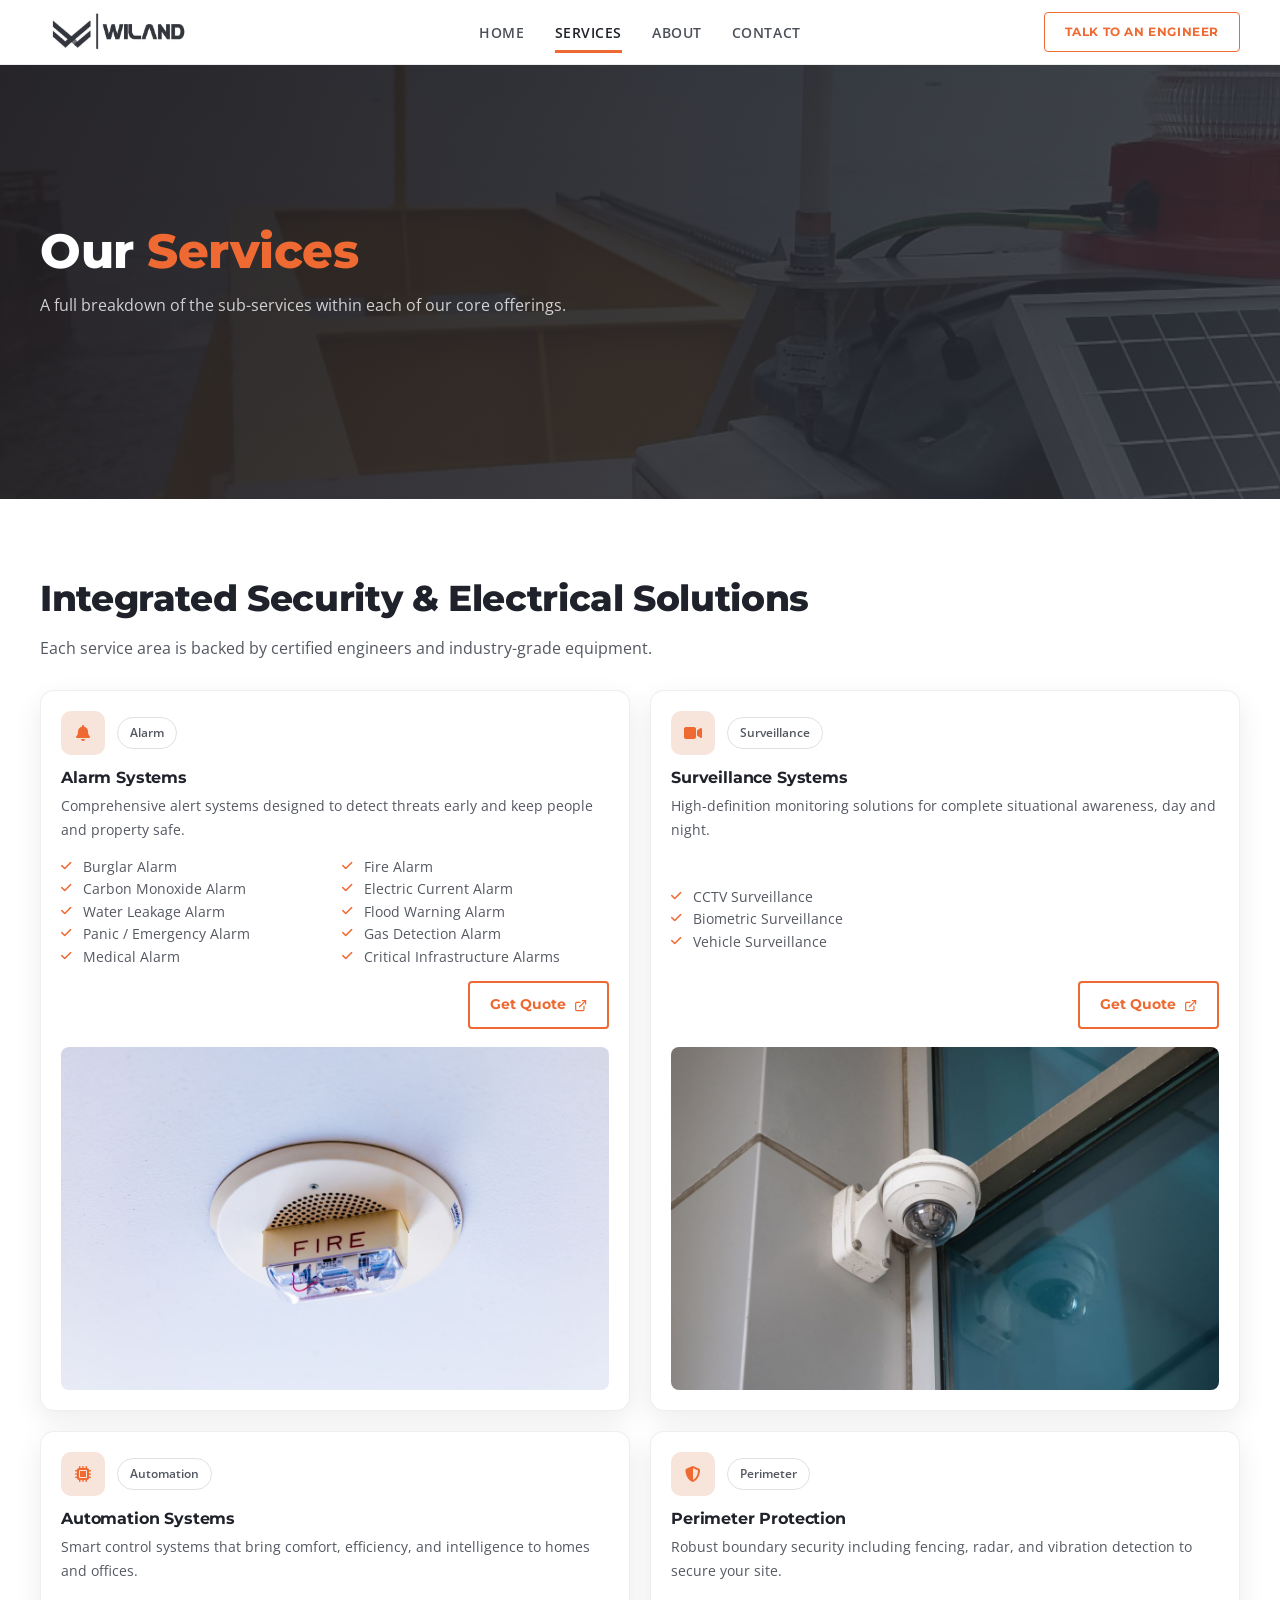
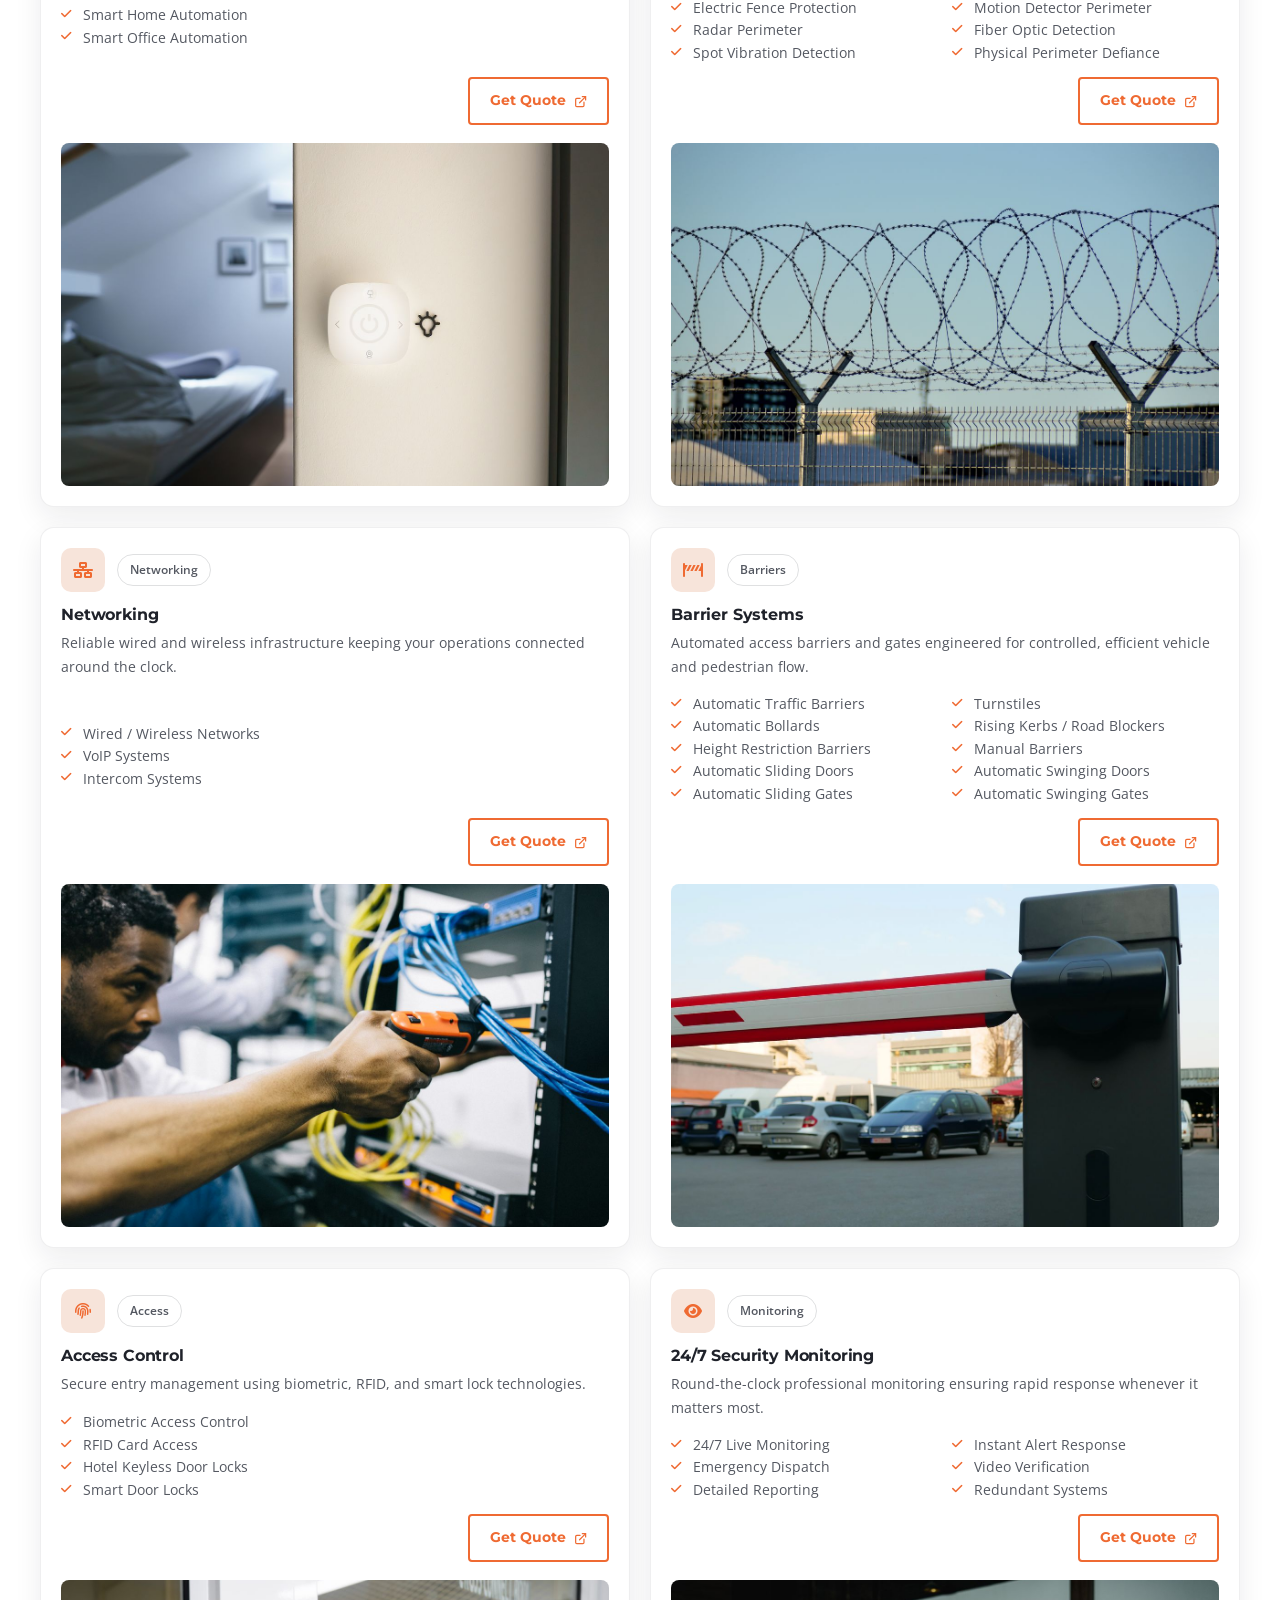
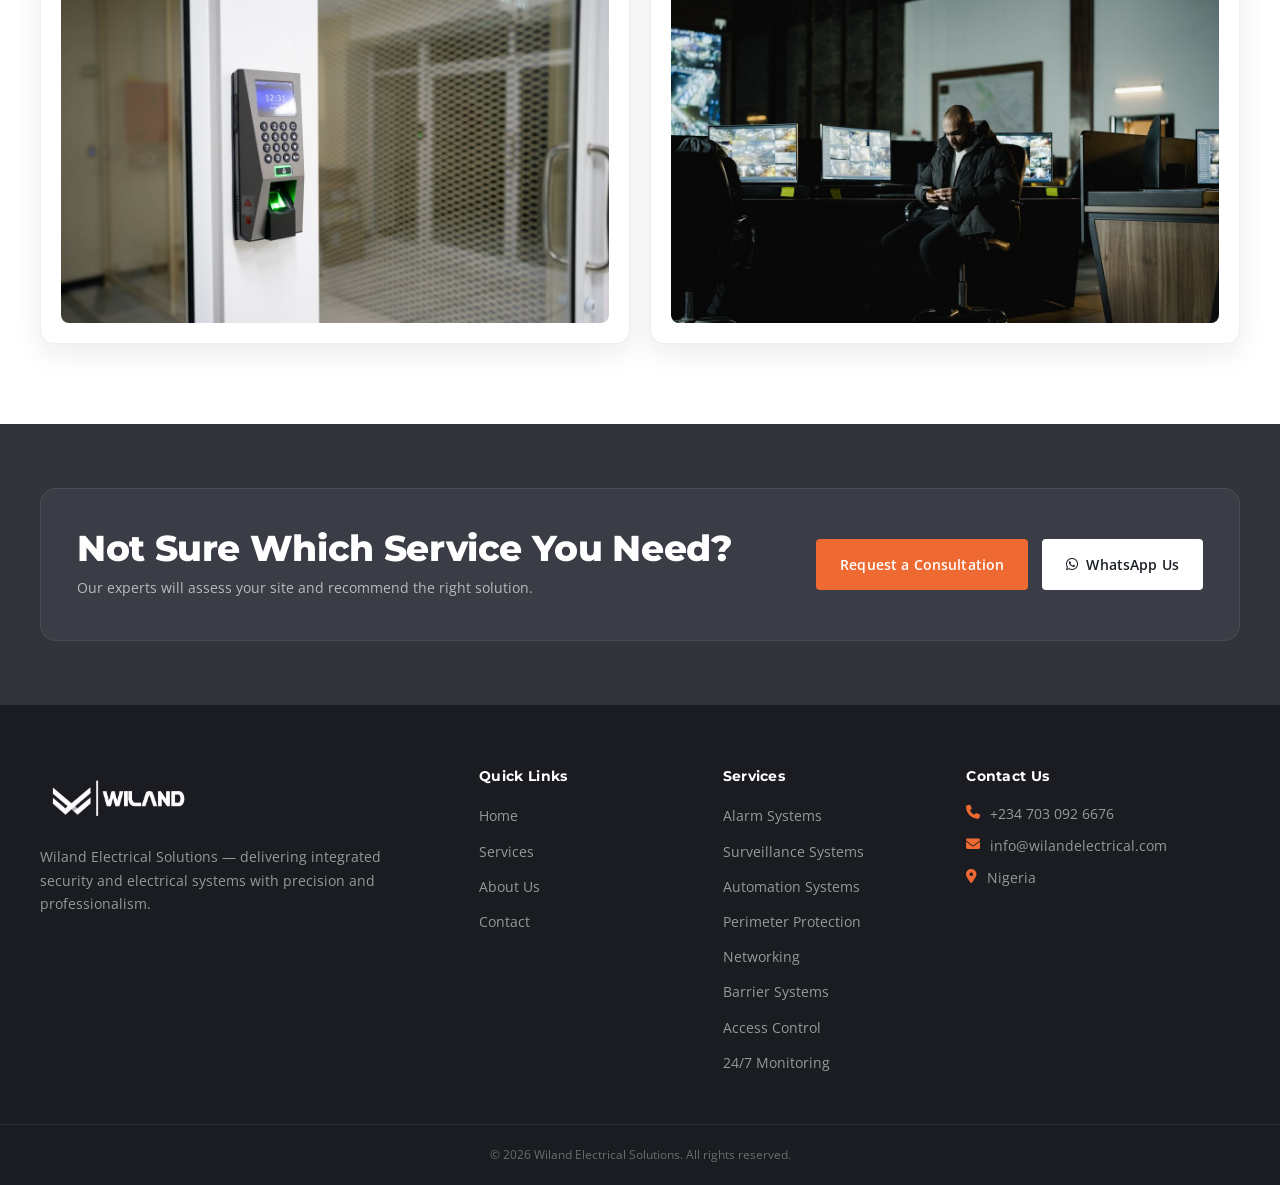
==== commit 0c31ddb6: "Update services.html" ====
--- a/services.html
+++ b/services.html
@@ -106,30 +106,6 @@
           </p>
         </div>
 
-        <div class="projects-filter" style="margin-bottom: 40px">
-          <button class="filter-btn active" data-filter="all">
-            All Services
-          </button>
-          <button class="filter-btn" data-filter="alarm">Alarm Systems</button>
-          <button class="filter-btn" data-filter="surveillance">
-            Surveillance
-          </button>
-          <button class="filter-btn" data-filter="automation">
-            Automation
-          </button>
-          <button class="filter-btn" data-filter="perimeter">Perimeter</button>
-          <button class="filter-btn" data-filter="networking">
-            Networking
-          </button>
-          <button class="filter-btn" data-filter="barrier">Barriers</button>
-          <button class="filter-btn" data-filter="access">
-            Access Control
-          </button>
-          <button class="filter-btn" data-filter="monitoring">
-            Monitoring
-          </button>
-        </div>
-
         <div class="catalog-grid" id="services-grid">
           <div class="catalog-card" data-cat="alarm">
             <div class="catalog-card__media">
--- a/css/construction-template.css
+++ b/css/construction-template.css
@@ -527,7 +527,7 @@
 
 .about-highlight {
   position: relative;
-  padding: 70px 0;
+  padding: 64px 0;
   background: #ffffff;
   overflow: hidden;
   isolation: isolate;
@@ -586,8 +586,24 @@
   line-height: var(--leading-relaxed);
 }
 
+.about-copy__row {
+  display: flex;
+  flex-direction: column;
+  align-items: flex-start;
+  gap: 18px;
+}
+
+.about-copy__row p {
+  margin-bottom: 0;
+}
+
 .about-copy .btn {
   margin-top: 10px;
+  flex-shrink: 0;
+}
+
+.about-copy__row .btn {
+  margin-top: 0;
 }
 
 .about-visual {
@@ -681,7 +697,7 @@
       rgba(239, 106, 50, 0.08),
       transparent 32%
     ),
-    #f6f8fb;
+    #eef0f3;
 }
 
 .worth-head .eyebrow-dark {
@@ -748,10 +764,61 @@
   line-height: var(--leading-relaxed);
 }
 
+.industries {
+  padding: 96px 0;
+  background: #eef0f3;
+}
+
+.industries .section-head {
+  margin-bottom: 48px;
+}
+
+.industries-grid {
+  display: grid;
+  grid-template-columns: repeat(3, minmax(0, 1fr));
+  gap: 24px;
+}
+
+.industry-card {
+  display: flex;
+  align-items: center;
+  gap: 16px;
+  background: var(--white);
+  border: 1px solid rgba(34, 37, 44, 0.1);
+  border-radius: 12px;
+  padding: 28px 26px;
+  text-align: left;
+  box-shadow: none;
+  transition: border-color 0.25s ease;
+}
+
+.industry-card:hover {
+  border-color: rgba(239, 106, 50, 0.4);
+}
+
+.industry-card__icon {
+  width: 46px;
+  height: 46px;
+  flex-shrink: 0;
+  border-radius: 10px;
+  background: #f7e4da;
+  color: var(--brand-orange);
+  display: flex;
+  align-items: center;
+  justify-content: center;
+  font-size: 1rem;
+}
+
+.industry-card h4 {
+  font-size: var(--text-sm);
+  font-weight: var(--weight-bold);
+  color: var(--ink);
+}
+
 .catalog {
   padding: 64px 0;
   overflow: hidden;
-  background: #eef0f3;
+  background: #ffffff;
 }
 
 .catalog-header {
@@ -1019,6 +1086,10 @@
 }
 
 @media (max-width: 1020px) {
+  .industries-grid {
+    grid-template-columns: repeat(3, minmax(0, 1fr));
+  }
+
   .header-row .talk-engineer-btn {
     display: none;
   }
@@ -1236,6 +1307,18 @@
     width: min(1200px, 100% - 40px);
   }
 
+  .industries {
+    padding: 56px 0;
+  }
+
+  .industries .section-head {
+    margin-bottom: 28px;
+  }
+
+  .industries-grid {
+    grid-template-columns: 1fr;
+  }
+
   .logo-img {
     height: 50px;
     width: auto;
@@ -1333,6 +1416,11 @@
     margin-bottom: 0;
   }
 
+  .about-copy__row {
+    flex-direction: column;
+    gap: 16px;
+  }
+
   .about-copy .eyebrow {
     text-align: left;
     display: block;
@@ -1355,7 +1443,7 @@
   .about-btn-mobile {
     display: block;
     width: fit-content;
-    margin: 24px 0 0;
+    margin: 24px 0 0 auto;
   }
 
   /* ── About visual: single photo on mobile ── */
